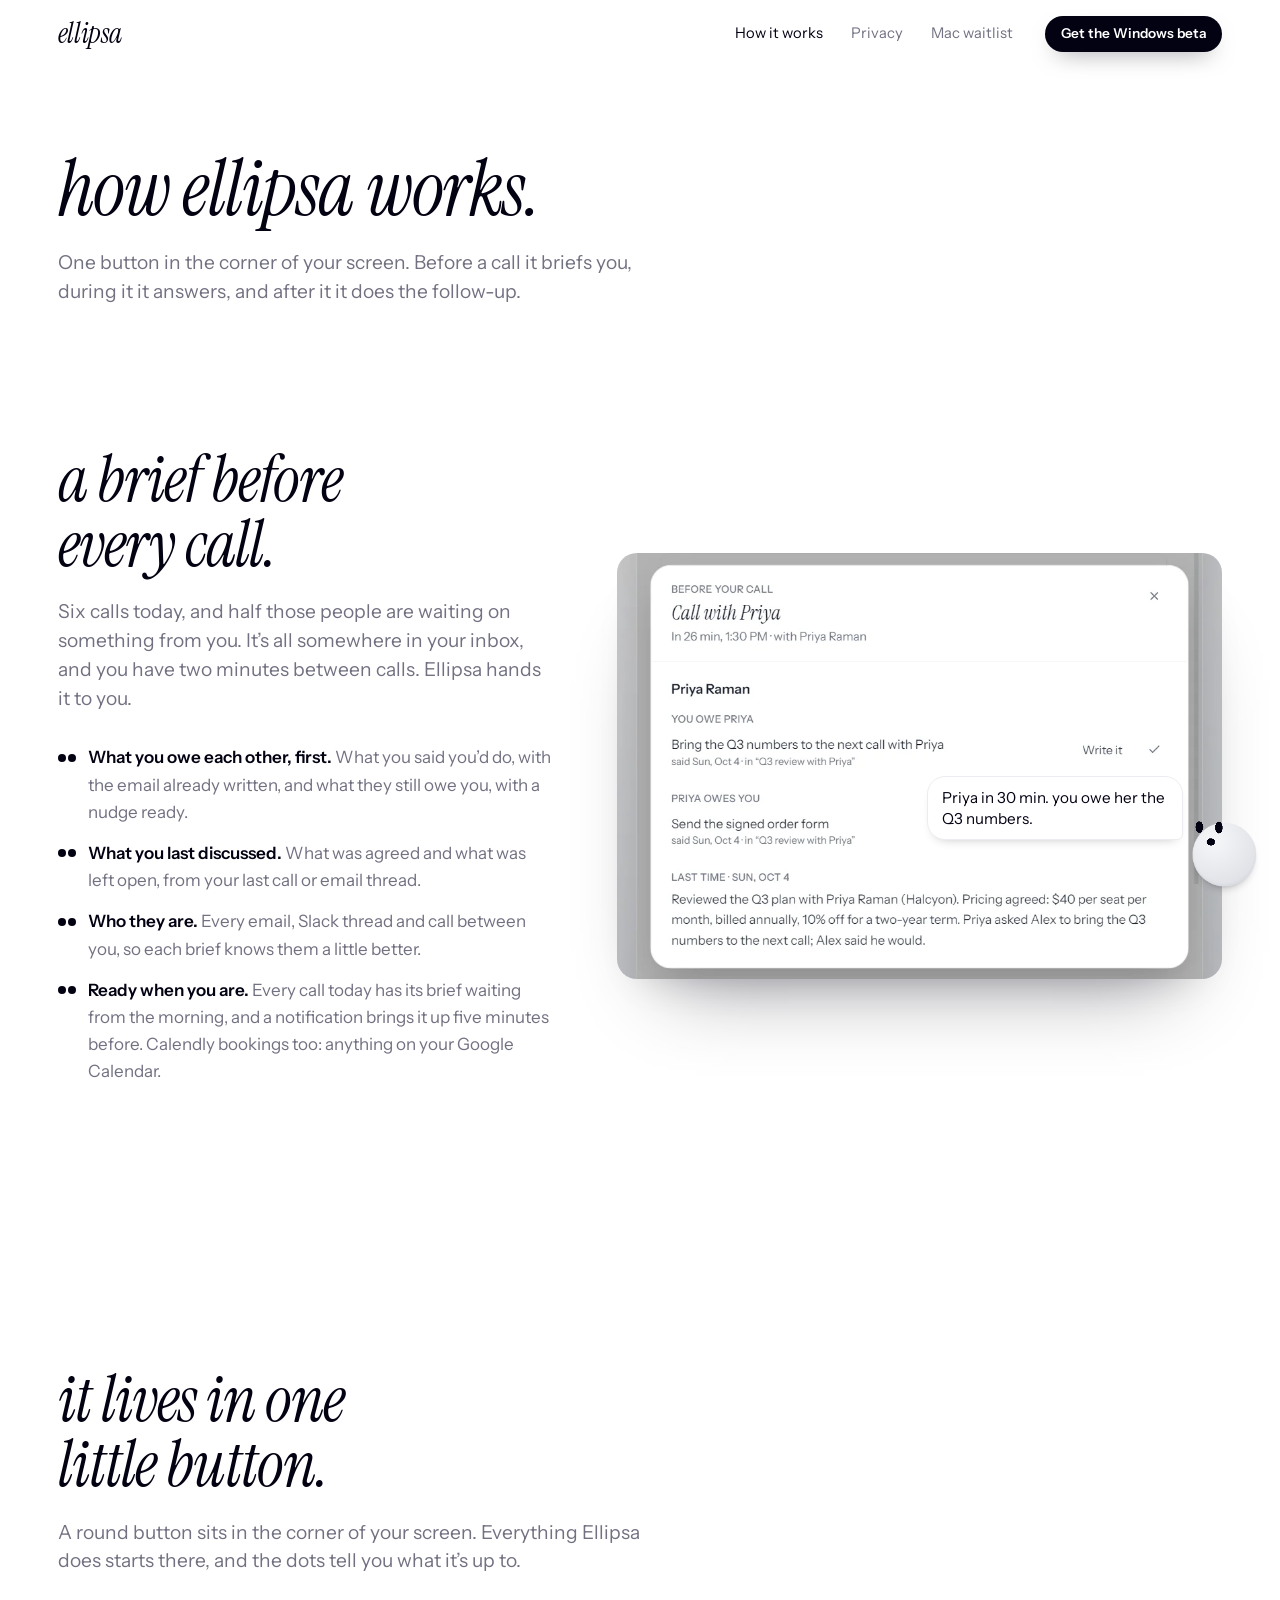
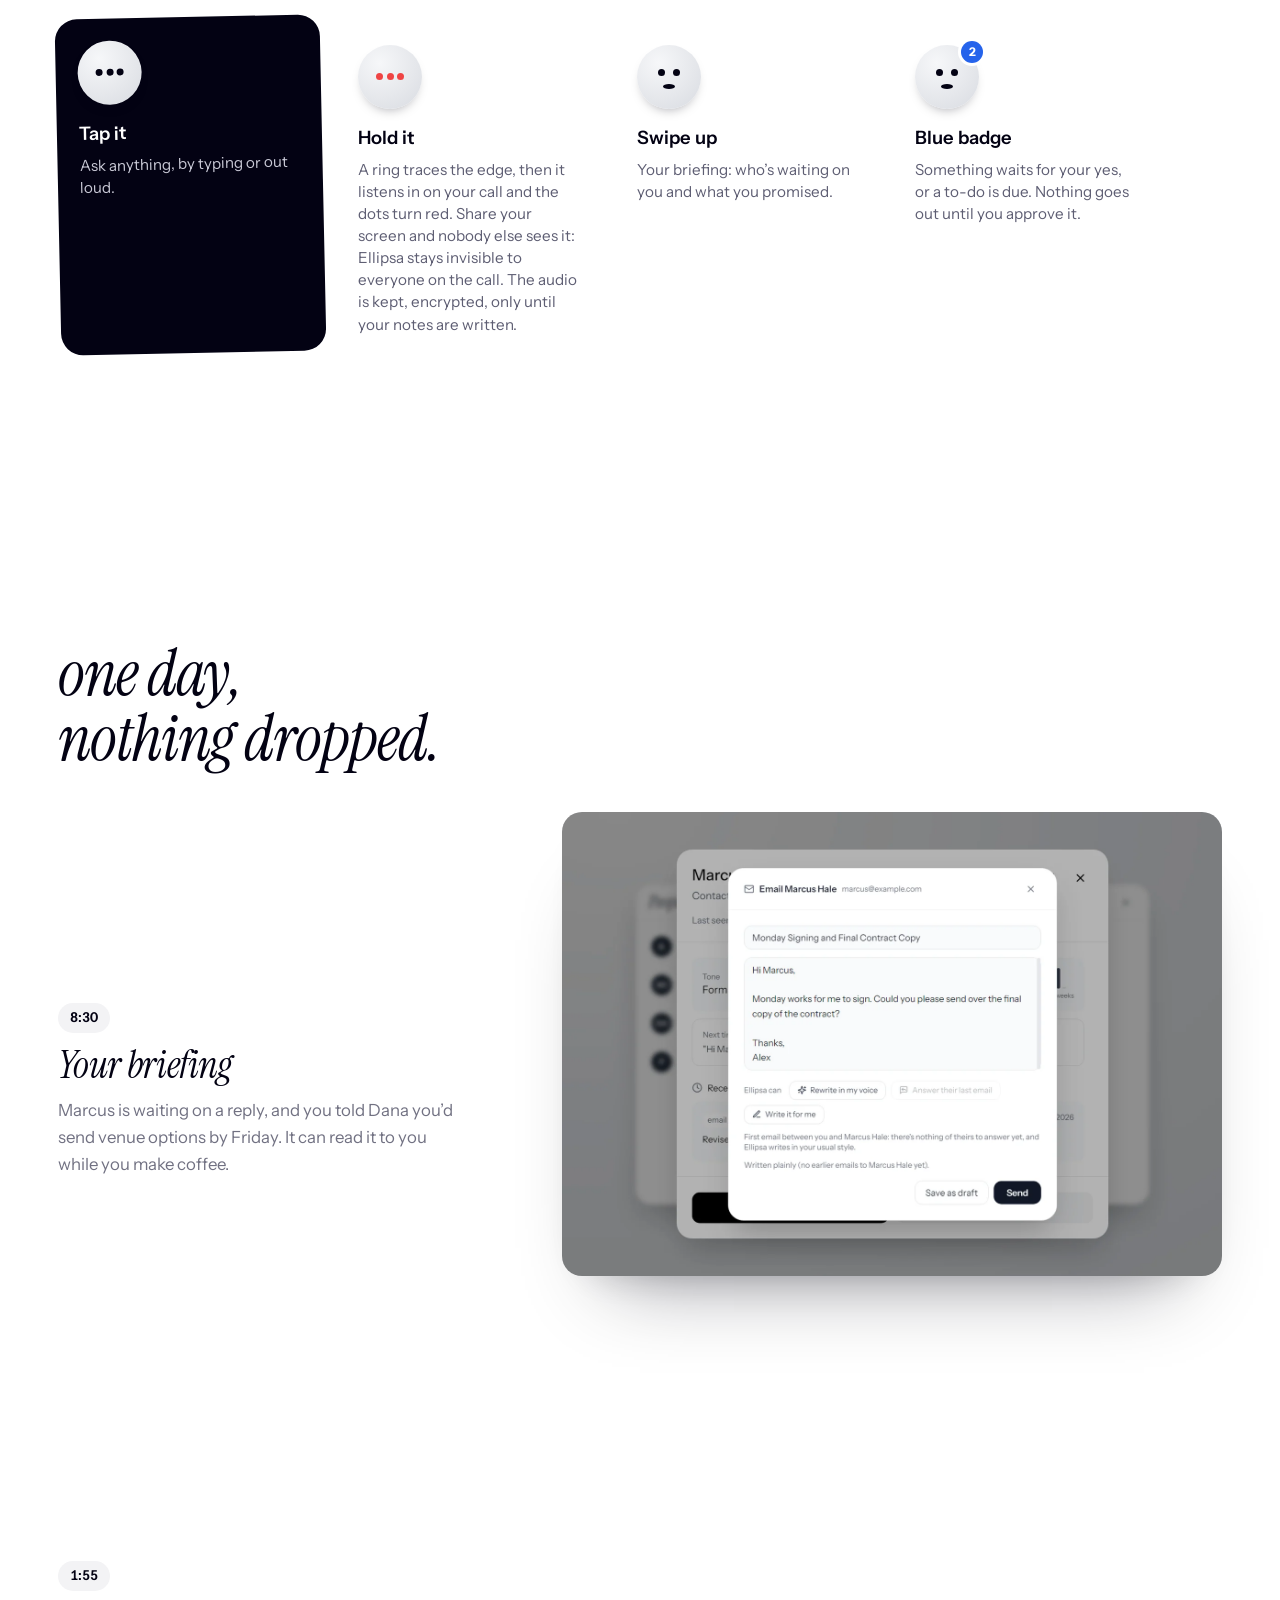
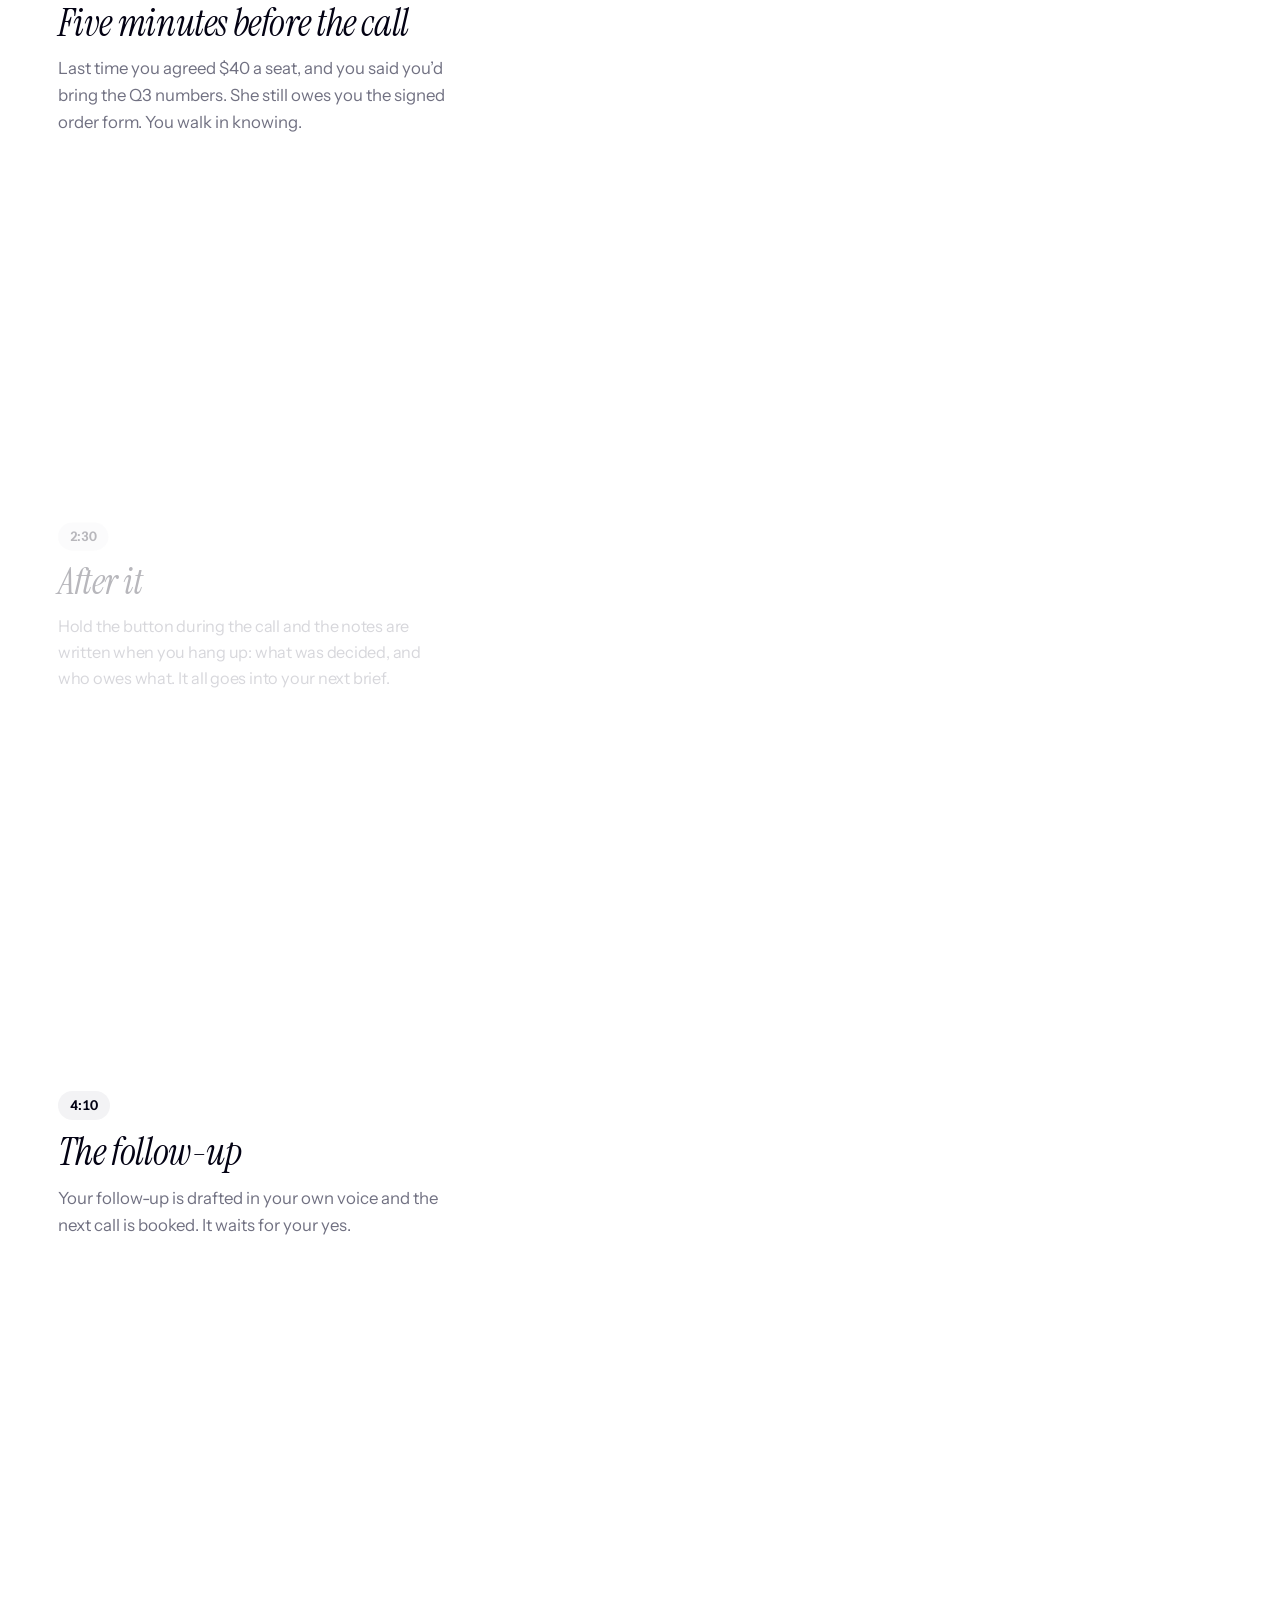
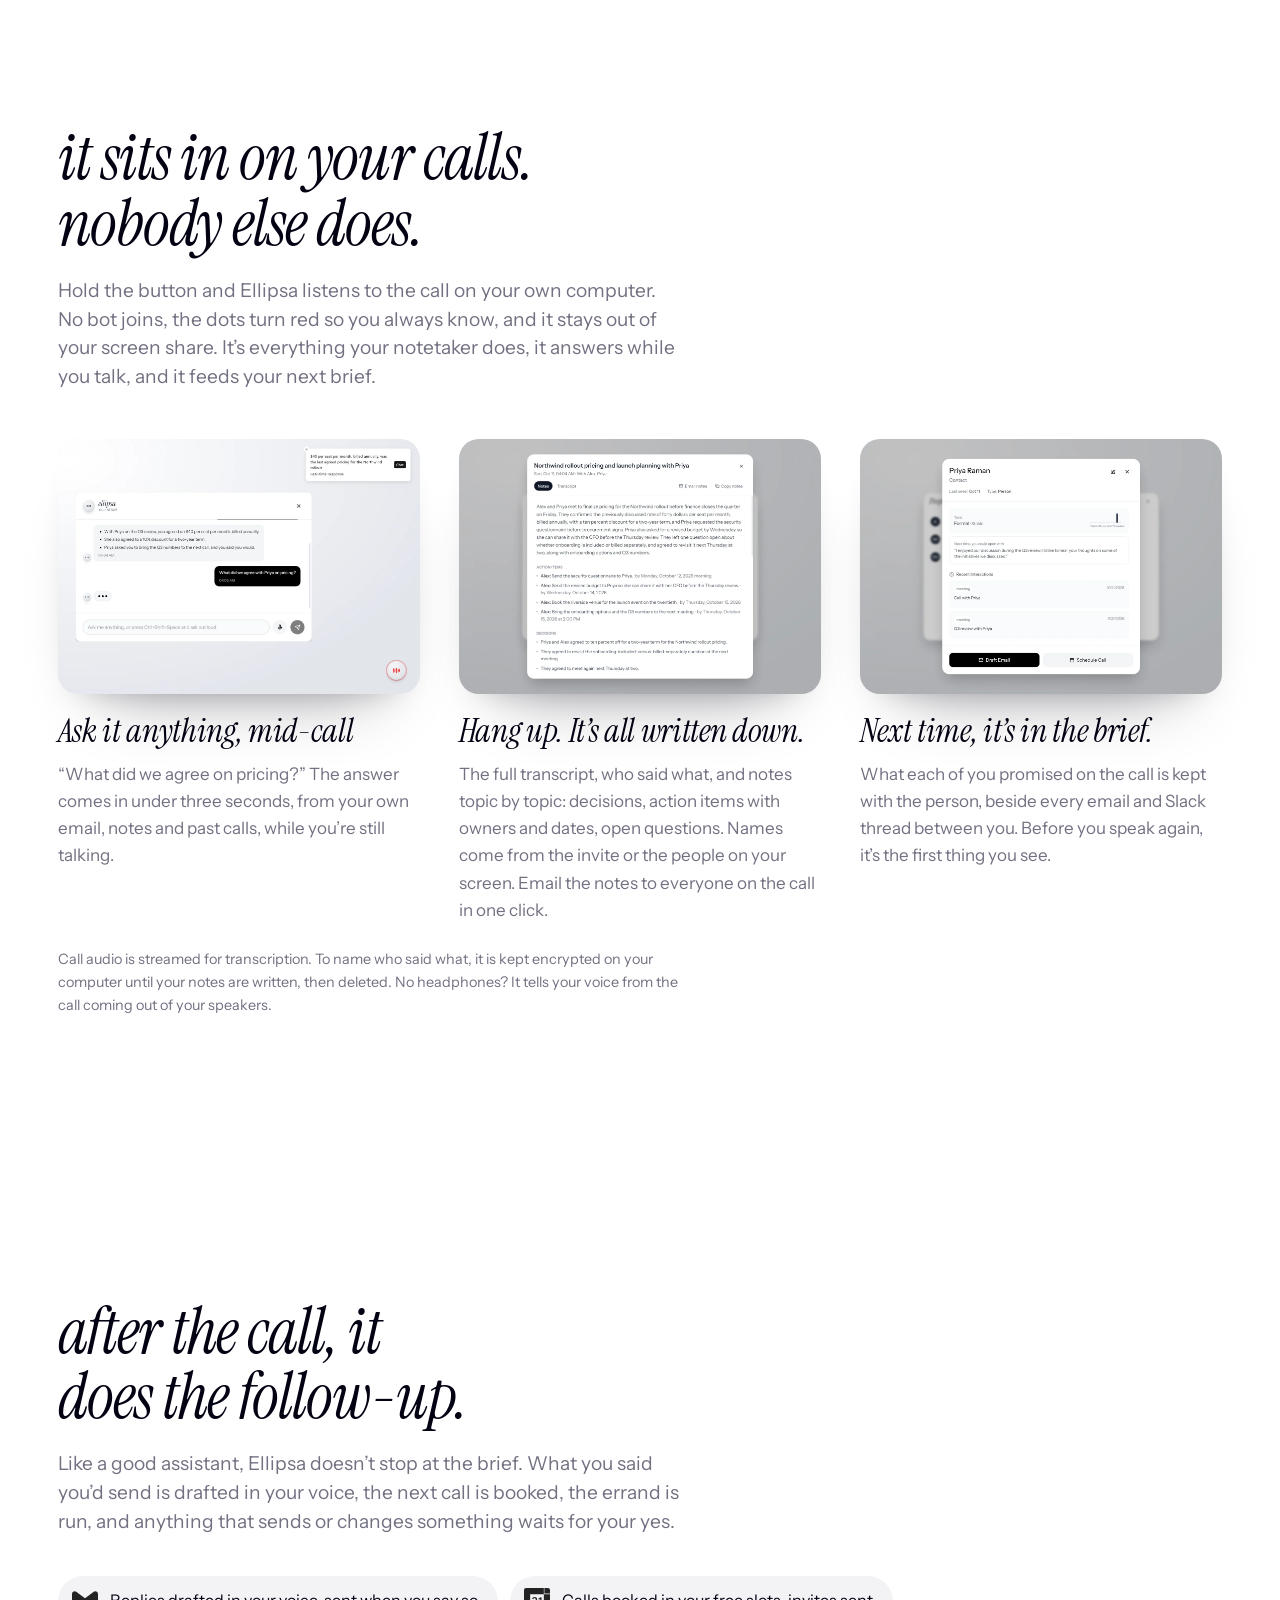
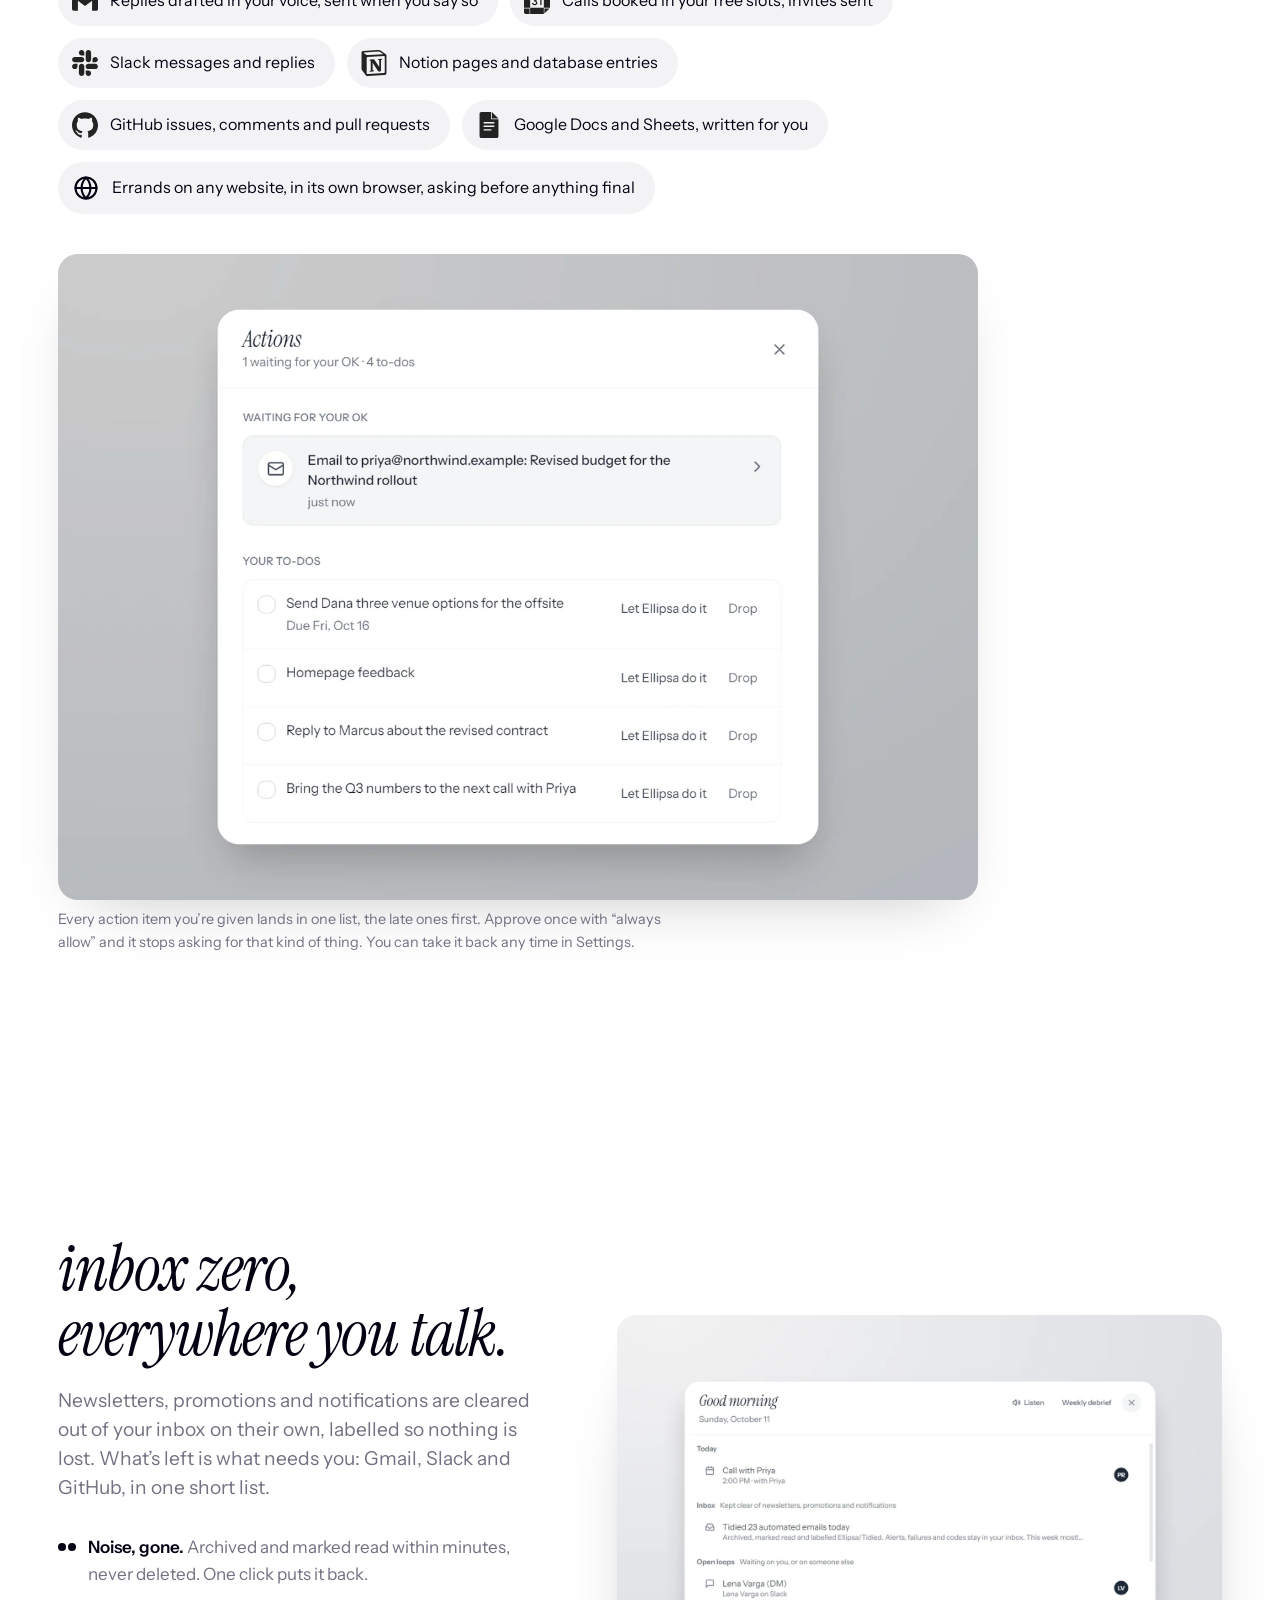
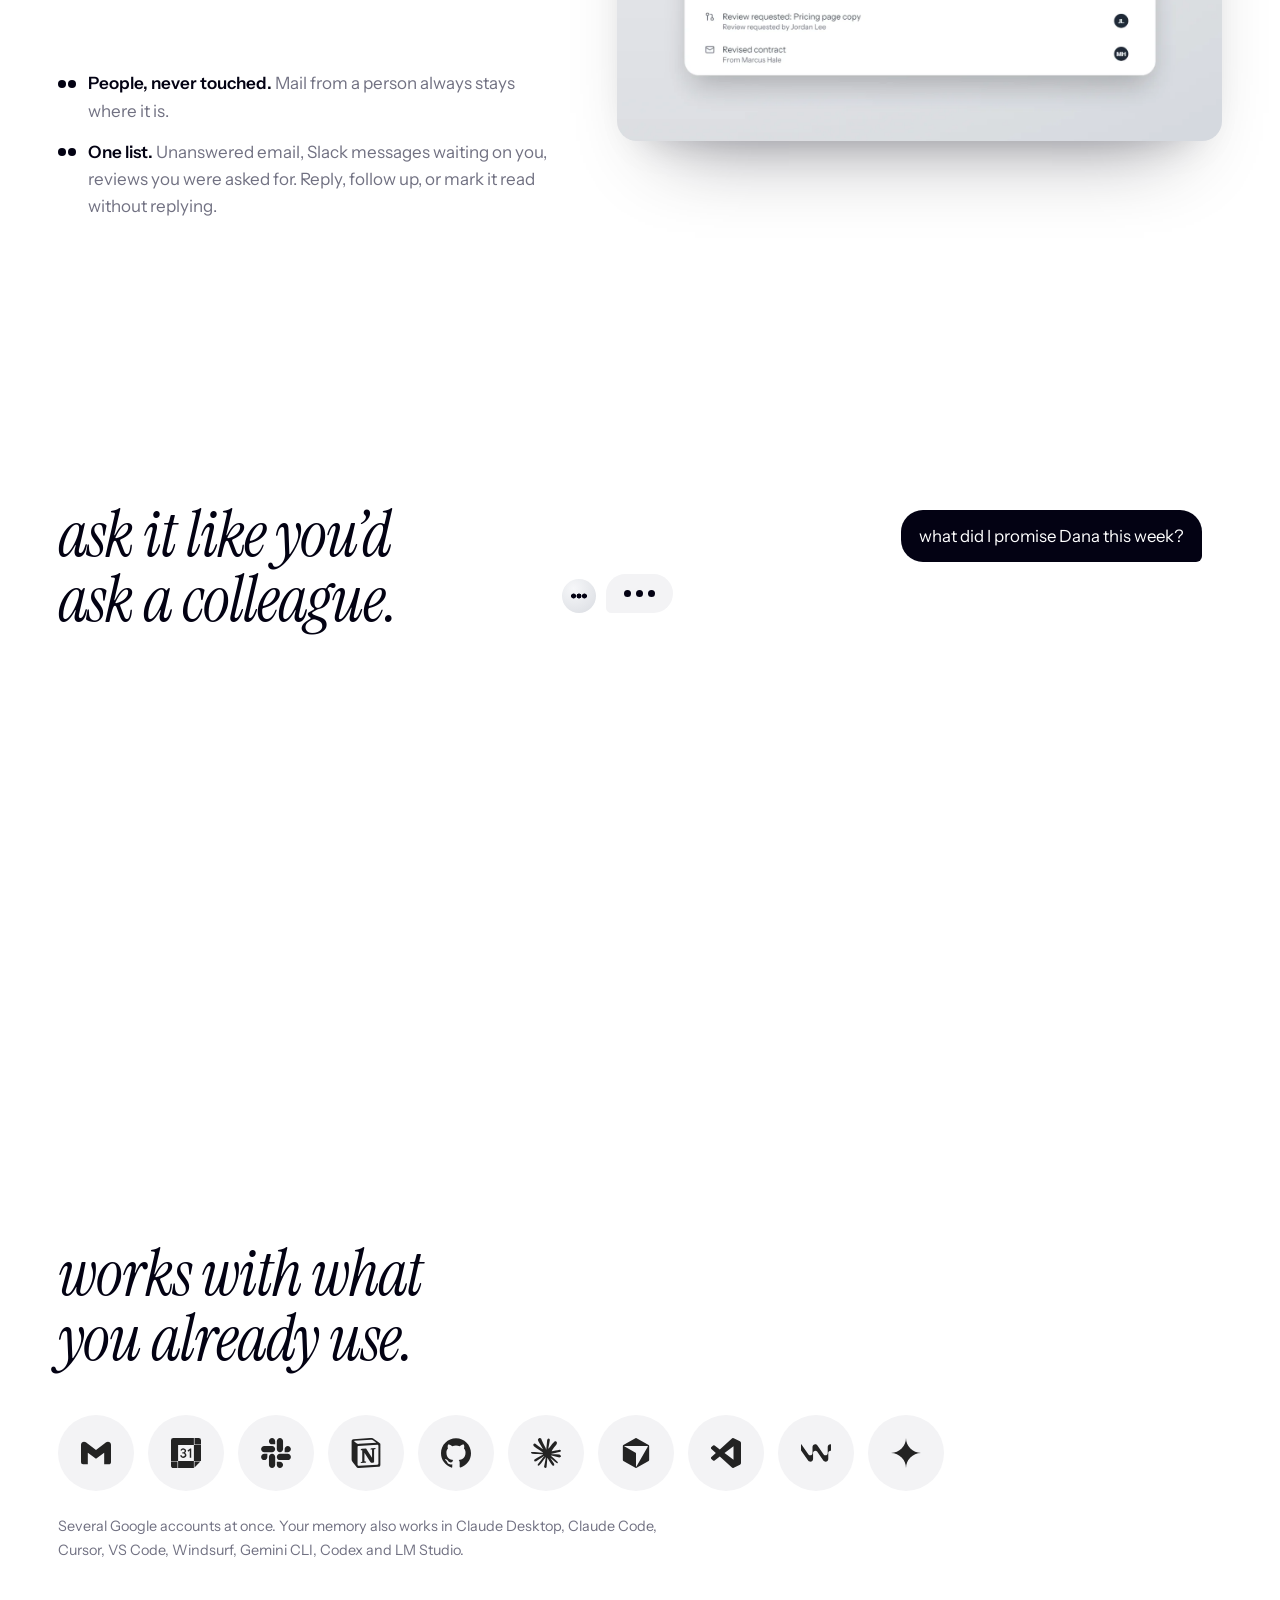
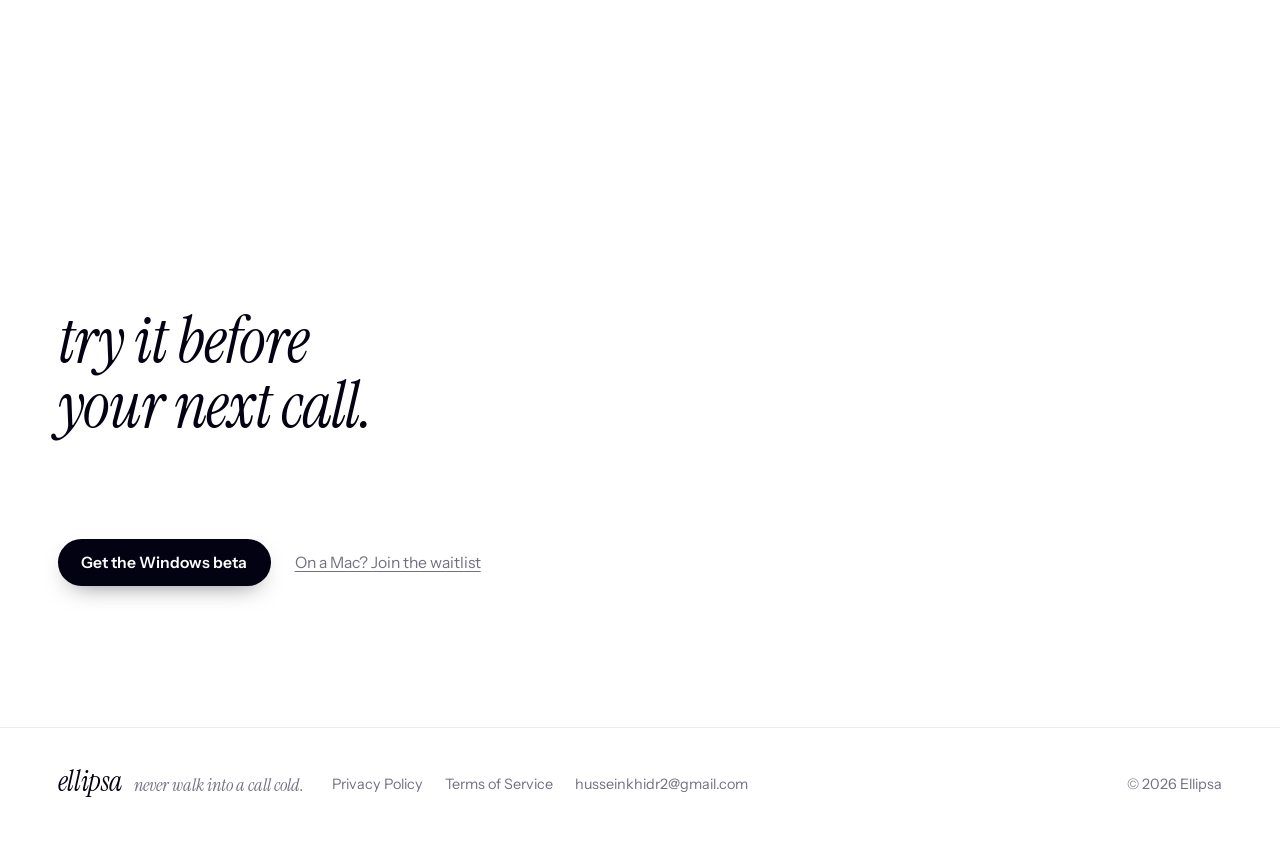
==== how-it-works.html @ 60b932fa "A short homepage (the brief out of the mascot; before, during, after; the film; privacy; get it) and" ====
<!doctype html>
<html lang="en" class="no-js">
<head>
<meta charset="utf-8">
<meta name="viewport" content="width=device-width, initial-scale=1">
<title>How it works · ellipsa</title>
<meta name="description" content="How Ellipsa works: the brief before every call, answers during it, notes and the follow-up after, inbox zero, and the apps it works with.">
<meta name="theme-color" content="#FFFFFF">
<link rel="icon" href="favicon.svg" type="image/svg+xml">
<link rel="preload" href="fonts/instrument-serif-italic.woff2" as="font" type="font/woff2" crossorigin>
<link rel="preload" href="fonts/instrument-sans-latin.woff2" as="font" type="font/woff2" crossorigin>
<link rel="stylesheet" href="site.css">
<script>document.documentElement.classList.remove("no-js")</script>
<script src="dots.js" defer></script>
<script src="stats.js" defer></script>
</head>
<body>
<a class="skip" href="#main">Skip to content</a>

<header class="bar">
  <a class="wordmark" href="./" aria-label="Ellipsa home">ellipsa</a>
  <nav aria-label="Sections">
    <a href="how-it-works.html" aria-current="page">How it works</a>
    <a href="index.html#privacy">Privacy</a>
    <a href="index.html#get">Mac waitlist</a>
  </nav>
  <a class="pill pill-small" href="index.html#get">Get the Windows beta</a>
</header>

<div class="mascot" aria-hidden="true">
  <div class="pebble"><span class="badge">2</span></div>
  <div class="dot"></div><div class="dot"></div><div class="dot"></div>
  <p class="bubble"></p>
</div>

<main id="main">
  <section class="page-head" data-mode="face">
    <h1>how ellipsa works.</h1>
    <p class="lede">One button in the corner of your screen. Before a call it briefs you, during it it answers, and after it it does the follow-up.</p>
  </section>

  <section id="brief" class="inbox brief" data-mode="list" aria-labelledby="brief-title">
    <div class="inbox-grid">
      <div>
        <h2 id="brief-title">a brief before every call.</h2>
        <p class="lede">Six calls today, and half those people are waiting on something from you. It’s all somewhere in your inbox, and you have two minutes between calls. Ellipsa hands it to you.</p>
        <ul class="inbox-facts">
          <li><strong>What you owe each other, first.</strong> What you said you’d do, with the email already written, and what they still owe you, with a nudge ready.</li>
          <li><strong>What you last discussed.</strong> What was agreed and what was left open, from your last call or email thread.</li>
          <li><strong>Who they are.</strong> Every email, Slack thread and call between you, so each brief knows them a little better.</li>
          <li><strong>Ready when you are.</strong> Every call today has its brief waiting from the morning, and a notification brings it up five minutes before. Calendly bookings too: anything on your Google Calendar.</li>
        </ul>
      </div>
      <figure class="inbox-shot"><img src="shots/brief.webp" alt="Ellipsa’s brief before a call with Priya: what you owe her, what she owes you, and what you agreed last time" width="900" height="633" loading="lazy"></figure>
    </div>
  </section>

  <section id="button" class="button-tour" data-mode="ellipsis" aria-labelledby="button-title">
    <h2 id="button-title">it lives in one little button.</h2>
    <p class="lede">A round button sits in the corner of your screen. Everything Ellipsa does starts there, and the dots tell you what it’s up to.</p>
    <div class="moods" role="tablist" aria-label="What the dots mean">
      <button role="tab" aria-selected="true" data-mood="ellipsis"><i class="mini" data-mood="ellipsis" aria-hidden="true"><b></b><b></b><b></b><em>2</em></i>Tap it<span>Ask anything, by typing or out loud.</span></button>
      <button role="tab" aria-selected="false" data-mood="listen"><i class="mini" data-mood="listen" aria-hidden="true"><b></b><b></b><b></b><em>2</em></i>Hold it<span>A ring traces the edge, then it listens in on your call and the dots turn red. Share your screen and nobody else sees it: Ellipsa stays invisible to everyone on the call. The audio is kept, encrypted, only until your notes are written.</span></button>
      <button role="tab" aria-selected="false" data-mood="list"><i class="mini" data-mood="list" aria-hidden="true"><b></b><b></b><b></b><em>2</em></i>Swipe up<span>Your briefing: who’s waiting on you and what you promised.</span></button>
      <button role="tab" aria-selected="false" data-mood="badge"><i class="mini" data-mood="badge" aria-hidden="true"><b></b><b></b><b></b><em>2</em></i>Blue badge<span>Something waits for your yes, or a to-do is due. Nothing goes out until you approve it.</span></button>
    </div>
  </section>

  <section id="day" class="day" aria-labelledby="day-title">
    <h2 id="day-title">one day, nothing dropped.</h2>
    <div class="day-grid">
      <ol class="moments">
        <li data-mode="list" data-shot="0"><img class="inline-shot" src="shots/m-briefing.webp" width="720" height="448" alt="Ellipsa’s morning briefing" loading="lazy"><time>8:30</time><h3>Your briefing</h3><p>Marcus is waiting on a reply, and you told Dana you’d send venue options by Friday. It can read it to you while you make coffee.</p></li>
        <li data-mode="face" data-shot="1"><img class="inline-shot" src="shots/m-brief.webp" width="720" height="544" alt="Ellipsa’s brief before a call with Priya" loading="lazy"><time>1:55</time><h3>Five minutes before the call</h3><p>Last time you agreed $40 a seat, and you said you’d bring the Q3 numbers. She still owes you the signed order form. You walk in knowing.</p></li>
        <li data-mode="listen" data-shot="2"><img class="inline-shot" src="shots/m-notes.webp" width="720" height="560" alt="Meeting notes Ellipsa wrote after the call" loading="lazy"><time>2:30</time><h3>After it</h3><p>Hold the button during the call and the notes are written when you hang up: what was decided, and who owes what. It all goes into your next brief.</p></li>
        <li data-mode="badge" data-shot="3"><img class="inline-shot" src="shots/m-draft.webp" width="720" height="706" alt="A follow-up drafted by Ellipsa" loading="lazy"><time>4:10</time><h3>The follow-up</h3><p>Your follow-up is drafted in your own voice and the next call is booked. It waits for your yes.</p></li>
      </ol>
      <figure class="stage">
        <div class="screen">
          <img src="shots/briefing.webp" alt="Ellipsa's morning briefing" data-shot="0" width="1440" height="1012" loading="lazy">
          <img src="shots/brief.webp" alt="Ellipsa’s brief before a call with Priya" data-shot="1" width="900" height="633" loading="lazy">
          <img src="shots/notes.webp" alt="Meeting notes Ellipsa wrote after the call" data-shot="2" width="1440" height="1012" loading="lazy">
          <img src="shots/draft.webp" alt="A follow-up drafted by Ellipsa" data-shot="3" width="1440" height="1012" loading="lazy">
        </div>
      </figure>
    </div>
  </section>

  <section id="calls" class="calls" data-mode="listen" aria-labelledby="calls-title">
    <h2 id="calls-title">it sits in on your calls. nobody else does.</h2>
    <p class="lede">Hold the button and Ellipsa listens to the call on your own computer. No bot joins, the dots turn red so you always know, and it stays out of your screen share. It’s everything your notetaker does, it answers while you talk, and it feeds your next brief.</p>
    <ol class="call-steps">
      <li>
        <figure><img src="shots/observe-live.webp" alt="Ellipsa answering a question in the middle of a call; its button shows red listening bars" width="1440" height="1012" loading="lazy"></figure>
        <h3>Ask it anything, mid-call</h3>
        <p>“What did we agree on pricing?” The answer comes in under three seconds, from your own email, notes and past calls, while you’re still talking.</p>
      </li>
      <li>
        <figure><img src="shots/notes.webp" alt="Meeting notes Ellipsa wrote after a call: a summary, action items with owners and dates, and decisions" width="1440" height="1012" loading="lazy"></figure>
        <h3>Hang up. It’s all written down.</h3>
        <p>The full transcript, who said what, and notes topic by topic: decisions, action items with owners and dates, open questions. Names come from the invite or the people on your screen. Email the notes to everyone on the call in one click.</p>
      </li>
      <li>
        <figure><img src="shots/person.webp" alt="A person card in Ellipsa: their recent calls and a suggested opener" width="1440" height="1012" loading="lazy"></figure>
        <h3>Next time, it’s in the brief.</h3>
        <p>What each of you promised on the call is kept with the person, beside every email and Slack thread between you. Before you speak again, it’s the first thing you see.</p>
      </li>
    </ol>
    <p class="fine">Call audio is streamed for transcription. To name who said what, it is kept encrypted on your computer until your notes are written, then deleted. No headphones? It tells your voice from the call coming out of your speakers.</p>
  </section>

  <section id="acts" class="acts" data-mode="badge" aria-labelledby="acts-title">
    <h2 id="acts-title">after the call, it does the follow-up.</h2>
    <p class="lede">Like a good assistant, Ellipsa doesn’t stop at the brief. What you said you’d send is drafted in your voice, the next call is booked, the errand is run, and anything that sends or changes something waits for your yes.</p>
    <ul class="act-list">
      <li><img src="logos/gmail.svg" alt="" width="28" height="28"><span>Replies drafted in your voice, sent when you say so</span></li>
      <li><img src="logos/googlecalendar.svg" alt="" width="28" height="28"><span>Calls booked in your free slots, invites sent</span></li>
      <li><img src="logos/slack.svg" alt="" width="28" height="28"><span>Slack messages and replies</span></li>
      <li><img src="logos/notion.svg" alt="" width="28" height="28"><span>Notion pages and database entries</span></li>
      <li><img src="logos/github.svg" alt="" width="28" height="28"><span>GitHub issues, comments and pull requests</span></li>
      <li><img src="logos/googledocs.svg" alt="" width="28" height="28"><span>Google Docs and Sheets, written for you</span></li>
      <li><svg width="28" height="28" viewBox="0 0 24 24" fill="none" stroke="#030213" stroke-width="1.8" stroke-linecap="round" aria-hidden="true"><circle cx="12" cy="12" r="9"/><path d="M3 12h18M12 3c2.5 2.7 3.8 5.7 3.8 9s-1.3 6.3-3.8 9c-2.5-2.7-3.8-5.7-3.8-9S9.5 5.7 12 3z"/></svg><span>Errands on any website, in its own browser, asking before anything final</span></li>
    </ul>
    <figure class="acts-shot"><img src="shots/actions.webp" alt="Ellipsa's Actions: an email waiting for approval, and to-dos from a call" width="1440" height="1012" loading="lazy"></figure>
    <p class="fine">Every action item you’re given lands in one list, the late ones first. Approve once with “always allow” and it stops asking for that kind of thing. You can take it back any time in Settings.</p>
  </section>

  <section id="inbox" class="inbox" data-mode="happy" aria-labelledby="inbox-title">
    <div class="inbox-grid">
      <div>
        <h2 id="inbox-title">inbox zero, everywhere you talk.</h2>
        <p class="lede">Newsletters, promotions and notifications are cleared out of your inbox on their own, labelled so nothing is lost. What’s left is what needs you: Gmail, Slack and GitHub, in one short list.</p>
        <ul class="inbox-facts">
          <li><strong>Noise, gone.</strong> Archived and marked read within minutes, never deleted. One click puts it back.</li>
          <li><strong>Alerts stay.</strong> Failed builds, security alerts, sign-in codes and declined payments stay in your inbox.</li>
          <li><strong>People, never touched.</strong> Mail from a person always stays where it is.</li>
          <li><strong>One list.</strong> Unanswered email, Slack messages waiting on you, reviews you were asked for. Reply, follow up, or mark it read without replying.</li>
        </ul>
      </div>
      <figure class="inbox-shot"><img src="shots/inbox.webp" alt="Ellipsa's briefing showing the tidied inbox and what's waiting on you" width="1440" height="1012" loading="lazy"></figure>
    </div>
  </section>

  <section class="chat" data-mode="ellipsis" aria-labelledby="chat-title">
    <div class="chat-grid">
    <div><h2 id="chat-title">ask it like you’d ask a colleague.</h2></div>
    <div class="thread" aria-label="A conversation with Ellipsa">
      <p class="me">what did I promise Dana this week?</p>
      <p class="it">Three venue options for the offsite, by Friday. You said it in Tuesday’s email.</p>
      <p class="me">who haven’t I replied to?</p>
      <p class="it">Marcus, about the contract, for 9 days. And Priya’s Q3 question.</p>
      <p class="me">draft something to Marcus</p>
      <p class="it">Done, in your voice. It’s waiting for you to read before it sends.</p>
    </div>
    </div>
  </section>

  <section class="apps" data-mode="ellipsis" aria-labelledby="apps-title">
    <h2 id="apps-title">works with what you already use.</h2>
    <ul class="logos" aria-label="Connected apps">
      <li><img src="logos/gmail.svg" alt="Gmail" width="32" height="32"></li>
      <li><img src="logos/googlecalendar.svg" alt="Google Calendar" width="32" height="32"></li>
      <li><img src="logos/slack.svg" alt="Slack" width="32" height="32"></li>
      <li><img src="logos/notion.svg" alt="Notion" width="32" height="32"></li>
      <li><img src="logos/github.svg" alt="GitHub" width="32" height="32"></li>
      <li><img src="logos/claude.svg" alt="Claude" width="32" height="32"></li>
      <li><img src="logos/cursor.svg" alt="Cursor" width="32" height="32"></li>
      <li><img src="logos/vscode.svg" alt="VS Code" width="32" height="32"></li>
      <li><img src="logos/windsurf.svg" alt="Windsurf" width="32" height="32"></li>
      <li><img src="logos/googlegemini.svg" alt="Gemini CLI" width="32" height="32"></li>
    </ul>
    <p class="fine">Several Google accounts at once. Your memory also works in Claude Desktop, Claude Code, Cursor, VS Code, Windsurf, Gemini CLI, Codex and LM Studio.</p>
  </section>

  <section class="get get-link" data-mode="happy" aria-labelledby="get-title">
    <div class="get-head"><h2 id="get-title">try it before your next call.</h2><div class="home home-get" aria-hidden="true"></div></div>
    <div class="actions"><a class="pill" href="index.html#get">Get the Windows beta</a><a class="quiet" href="index.html#get">On a Mac? Join the waitlist</a></div>
  </section>

  <footer class="foot">
    <p class="foot-brand"><a class="wordmark" href="./">ellipsa</a> <span class="foot-tag">never walk into a call cold.</span></p>
    <nav aria-label="Legal"><a href="privacy.html">Privacy Policy</a><a href="terms.html">Terms of Service</a><a href="mailto:husseinkhidr2@gmail.com">husseinkhidr2@gmail.com</a></nav>
    <p class="fine">© 2026 Ellipsa</p>
  </footer>
</main>
</body>
</html>
---- site.css ----
@font-face { font-family: "Instrument Serif"; src: url(fonts/instrument-serif-italic.woff2) format("woff2"); font-style: italic; font-weight: 400; font-display: swap; }
@font-face { font-family: "Instrument Sans"; src: url(fonts/instrument-sans-latin.woff2) format("woff2"); font-weight: 400 700; font-display: swap; }

:root {
  color-scheme: light;
  --bg: #FFFFFF;
  --ink: #030213;
  --g100: #F3F3F5;
  --g200: #ECECF0;
  --pebble: #E5E7EB;
  --muted: #717182;
  --red: #EF4444;
  --blue: #2563EB;
  --bounce: cubic-bezier(0.34, 1.56, 0.64, 1);
  --ease-out: cubic-bezier(0.23, 1, 0.32, 1);
  --pad: clamp(16px, 4.5vw, 64px);
}

* { box-sizing: border-box; }
html { scroll-behavior: smooth; }
@media (prefers-reduced-motion: reduce) { html { scroll-behavior: auto; } }
body { margin: 0; background: var(--bg); color: var(--ink); font: 400 1.0625rem/1.6 "Instrument Sans", system-ui, sans-serif; -webkit-font-smoothing: antialiased; }
::selection { background: var(--ink); color: #fff; }
:focus-visible { outline: 2px solid var(--ink); outline-offset: 3px; border-radius: 6px; }
a { color: inherit; text-underline-offset: 0.2em; text-decoration-thickness: 1px; }
h1, h2 { font-family: "Instrument Serif", Georgia, serif; font-style: italic; font-weight: 400; letter-spacing: -0.015em; line-height: 1.02; margin: 0; text-wrap: balance; }
h3 { margin: 0; font-size: 1.15rem; font-weight: 600; letter-spacing: -0.01em; }
p { margin: 0; }
.sr { position: absolute; width: 1px; height: 1px; overflow: hidden; clip-path: inset(50%); white-space: nowrap; }
.skip { position: absolute; left: 12px; top: -60px; background: var(--ink); color: #fff; padding: 8px 14px; border-radius: 999px; z-index: 50; }
.skip:focus { top: 12px; }
.fine { color: var(--muted); font-size: 0.9rem; max-width: 62ch; }
.lede { font-size: clamp(1.08rem, 1.5vw, 1.3rem); color: var(--muted); max-width: 34ch; line-height: 1.5; }

/* Pills, like the app's controls, with a springy press */
.pill {
  display: inline-flex; align-items: center; justify-content: center; white-space: nowrap; gap: 8px;
  background: var(--ink); color: #fff; text-decoration: none; font: 600 0.98rem/1 "Instrument Sans", sans-serif;
  padding: 1em 1.5em; border: 0; border-radius: 999px; cursor: pointer;
  box-shadow: 0 10px 24px -12px rgba(3,2,19,0.55);
  transition: transform 380ms var(--bounce), box-shadow 200ms ease;
}
@media (hover: hover) and (pointer: fine) { .pill:hover { transform: translateY(-3px) scale(1.03); box-shadow: 0 16px 28px -14px rgba(3,2,19,0.6); } }
.pill:active { transform: scale(0.95); transition-duration: 120ms; }
.pill-small { font-size: 0.85rem; padding: 0.8em 1.15em; }
.pill[aria-busy="true"] { opacity: 0.7; cursor: progress; }
.quiet { color: var(--muted); font-size: 0.98rem; }
.quiet:hover { color: var(--ink); }

/* Top bar */
.bar { position: fixed; inset: 0 0 auto; z-index: 20; height: 68px; display: flex; align-items: center; gap: 32px; padding: 0 var(--pad);
  background: rgba(255,255,255,0.88); backdrop-filter: saturate(1.4) blur(14px); -webkit-backdrop-filter: saturate(1.4) blur(14px); }
@media (prefers-reduced-transparency: reduce) { .bar { background: #fff; backdrop-filter: none; } }
.wordmark { font: italic 400 1.75rem/1 "Instrument Serif", Georgia, serif; letter-spacing: -0.01em; text-decoration: none; color: var(--ink); }
.bar nav { display: flex; gap: 28px; margin-left: auto; font-size: 0.92rem; }
.bar nav a { color: var(--muted); text-decoration: none; transition: color 160ms ease; }
.bar nav a:hover { color: var(--ink); }
@media (max-width: 820px) { .bar nav { display: none; } .bar .pill-small { margin-left: auto; } }

/* The mascot layer, placed every frame by dots.js */
.mascot { position: fixed; inset: 0; z-index: 30; pointer-events: none; }
.pebble { position: absolute; left: 0; top: 0; width: 100px; height: 100px; border-radius: 50%; transform-origin: 0 0;
  background: radial-gradient(circle at 34% 28%, #F6F7F9, var(--pebble) 58%, #D8DBE1);
  box-shadow: 0 9px 16px -9px rgba(3,2,19,0.32), 0 2px 5px -3px rgba(3,2,19,0.2), inset 0 -2px 4px rgba(3,2,19,0.05);
  pointer-events: auto; cursor: pointer; will-change: transform; }
.dot { position: absolute; left: 0; top: 0; width: 100px; height: 100px; border-radius: 50%; background: var(--ink); transform-origin: 50% 50%; will-change: transform; transition: background-color 260ms ease; }
.dot.red { background: var(--red); }
.badge { position: absolute; top: -2%; right: -2%; width: 30%; height: 30%; border-radius: 50%; background: var(--blue); color: #fff;
  display: grid; place-items: center; font: 700 15px/1 "Instrument Sans", sans-serif; transform: scale(0); transition: transform 460ms var(--bounce); box-shadow: 0 0 0 4px #fff; }
.badge.on { transform: scale(1); }
.bubble { position: absolute; left: 0; top: 0; width: max-content; max-width: 16rem; background: #fff; color: var(--ink); border: 1px solid var(--g200); border-radius: 18px 18px 18px 6px;
  padding: 10px 14px; font-size: 0.95rem; line-height: 1.4; box-shadow: 0 6px 12px -8px rgba(3,2,19,0.3);
  opacity: 0; transform: scale(0.85) translateY(6px); transform-origin: 0 100%; transition: opacity 180ms ease, transform 460ms var(--bounce); }
.bubble.on { opacity: 1; transform: none; }
.bubble.left { border-radius: 18px 18px 6px 18px; transform-origin: 100% 100%; }

/* Sections */
main section { padding: clamp(80px, 11vw, 160px) var(--pad); }
.hero { min-height: 100svh; display: grid; grid-template-columns: minmax(0, 1.15fr) minmax(0, 0.85fr); align-items: center; gap: 48px; padding-top: 110px; }
.hero h1 { font-size: clamp(3rem, 6vw, 5.6rem); max-width: 13ch; }
.hero-copy { display: flex; flex-direction: column; gap: 28px; }
.actions { display: flex; gap: 24px; align-items: center; flex-wrap: wrap; }
.ellipsis { display: inline-flex; gap: 0.1em; margin-left: 0.05em; }
.ellipsis i { width: 0.12em; height: 0.12em; border-radius: 50%; background: var(--ink); display: inline-block; visibility: hidden; }
.ellipsis.left i { visibility: visible; animation: type 1.25s var(--ease-out) infinite; }
.ellipsis.left i:nth-child(2) { animation-delay: 0.14s; }
.ellipsis.left i:nth-child(3) { animation-delay: 0.28s; }
@keyframes type { 0%, 55%, 100% { transform: none; } 22% { transform: translateY(-0.16em); } }
.no-js .ellipsis i { visibility: visible; }
.home { width: min(380px, 30vw); aspect-ratio: 1; justify-self: center; }
@media (max-width: 820px) {
  .hero { grid-template-columns: 1fr; gap: 24px; padding-top: 92px; align-content: start; min-height: 0; }
  .home { order: -1; width: 150px; justify-self: start; margin-top: 4px; }
  .hero h1 { font-size: clamp(2.7rem, 11vw, 3.6rem); }
}

.button-tour h2, .day h2, .calls h2, .inbox h2, .acts h2, .chat h2, .video h2, .privacy h2, .apps h2, .get h2 { font-size: clamp(2.4rem, 5vw, 4.4rem); max-width: 16ch; }

/* What the dots mean */
.button-tour .lede { margin-top: 20px; max-width: 46ch; }
.moods { display: grid; grid-template-columns: repeat(4, minmax(0, 1fr)); gap: 14px; margin-top: 48px; max-width: 1100px; }
.moods button { text-align: left; font: 600 1.15rem/1.2 "Instrument Sans", sans-serif; color: var(--ink); background: transparent; border: 0; border-radius: 22px; padding: 22px 22px 24px;
  display: flex; flex-direction: column; gap: 10px; cursor: pointer; transition: transform 460ms var(--bounce), background 200ms ease, color 200ms ease; }
.moods button span { font-weight: 400; font-size: 0.95rem; line-height: 1.45; color: #5E5E73; transition: color 200ms ease; }
.moods button[aria-selected="true"] { background: var(--ink); color: #fff; box-shadow: none; transform: translateY(-6px) rotate(-1.2deg); }
.mini { position: relative; width: 64px; height: 64px; border-radius: 50%; margin-bottom: 8px; display: block;
  background: radial-gradient(circle at 34% 28%, #F6F7F9, var(--pebble) 58%, #D8DBE1); box-shadow: 0 6px 12px -6px rgba(3,2,19,0.35); }
.mini b { position: absolute; top: 28px; width: 7px; height: 7px; border-radius: 50%; background: var(--ink); }
.mini b:nth-child(1) { left: 18px; } .mini b:nth-child(2) { left: 28.5px; } .mini b:nth-child(3) { left: 39px; }
.mini em { display: none; }
.mini[data-mood="badge"] em { display: block; }
.mini em { position: absolute; top: -4px; right: -4px; width: 22px; height: 22px; border-radius: 50%; background: var(--blue); color: #fff; font: 700 12px/22px "Instrument Sans", sans-serif; text-align: center; font-style: normal; box-shadow: 0 0 0 3px #fff; }
.mini[data-mood="ellipsis"] b { animation: type 1.1s var(--ease-out) infinite; }
.mini[data-mood="ellipsis"] b:nth-child(2) { animation-delay: 0.13s; } .mini[data-mood="ellipsis"] b:nth-child(3) { animation-delay: 0.26s; }
.mini[data-mood="listen"] b { background: var(--red); border-radius: 4px; animation: level 0.9s ease-in-out infinite; }
.mini[data-mood="listen"] b:nth-child(2) { animation-delay: -0.3s; } .mini[data-mood="listen"] b:nth-child(3) { animation-delay: -0.6s; }
@keyframes level { 0%, 100% { transform: scaleY(1); } 50% { transform: scaleY(2.6); } }
.mini[data-mood="list"] b:nth-child(1), .mini[data-mood="list"] b:nth-child(2) { top: 24px; animation: read 3s ease-in-out infinite; }
.mini[data-mood="list"] b:nth-child(1) { left: 21px; } .mini[data-mood="list"] b:nth-child(2) { left: 36px; }
.mini[data-mood="list"] b:nth-child(3) { top: 39px; left: 26px; width: 12px; height: 5px; }
@keyframes read { 0%, 100% { transform: translate(-2px, 3px); } 50% { transform: translate(3px, 3px); } }
.mini[data-mood="badge"] b:nth-child(1) { top: 24px; left: 21px; } .mini[data-mood="badge"] b:nth-child(2) { top: 24px; left: 36px; }
.mini[data-mood="badge"] b:nth-child(3) { top: 39px; left: 26px; width: 12px; height: 5px; }
.mini[data-mood="badge"] em { animation: pop 2.4s var(--bounce) infinite; }
@keyframes pop { 0%, 60%, 100% { transform: scale(1); } 75% { transform: scale(1.25); } 85% { transform: scale(0.95); } }
.moods button[aria-selected="true"] span { color: #C9C9D6; }
@media (hover: hover) and (pointer: fine) { .moods button:hover { transform: translateY(-4px); } .moods button[aria-selected="true"]:hover { transform: translateY(-8px) rotate(-1.2deg); } }
.moods button:active { transform: scale(0.97); transition-duration: 120ms; }
@media (max-width: 900px) { .moods { grid-template-columns: repeat(2, minmax(0, 1fr)); } }
@media (max-width: 480px) { .moods { grid-template-columns: 1fr; } }

/* A day: moments on the left, the real app on a sticky stage */
.day-grid { display: grid; grid-template-columns: minmax(0, 0.8fr) minmax(0, 1.2fr); gap: clamp(32px, 5vw, 80px); margin-top: 40px; align-items: start; }
.moments { list-style: none; margin: 0; padding: 0; }
.moments li { min-height: 62vh; display: flex; flex-direction: column; justify-content: center; gap: 12px; opacity: 0.28; transform: scale(0.97); transform-origin: left center;
  transition: opacity 300ms ease, transform 560ms var(--bounce); }
.moments li.on { opacity: 1; transform: none; }
.moments time { display: inline-flex; align-self: flex-start; font: 600 0.85rem/1 "Instrument Sans", sans-serif; background: var(--g100); padding: 8px 12px; border-radius: 999px; font-variant-numeric: tabular-nums; }
.moments h3 { font: italic 400 clamp(1.9rem, 3vw, 2.6rem)/1.05 "Instrument Serif", Georgia, serif; }
.moments p { color: var(--muted); max-width: 36ch; font-size: 1.05rem; }
.stage { position: sticky; top: 15vh; margin: 0; }
.screen { position: relative; aspect-ratio: 64 / 45; border-radius: 20px; background: var(--g100); overflow: hidden;
  box-shadow: 0 50px 80px -50px rgba(3,2,19,0.45), 0 20px 40px -30px rgba(3,2,19,0.25); }
.screen img { position: absolute; inset: 0; width: 100%; height: 100%; object-fit: cover; object-position: center; opacity: 0; transform: scale(0.96) translateY(14px);
  transition: opacity 260ms ease, transform 640ms var(--bounce); }
.screen img.on { opacity: 1; transform: none; }
.stage figcaption { color: var(--muted); font-size: 0.85rem; margin-top: 14px; }
.inline-shot { display: none; }
@media (max-width: 900px) {
  .day-grid { grid-template-columns: 1fr; margin-top: 24px; }
  .stage { display: none; }
  .moments li { min-height: 0; padding: 28px 0; opacity: 1; transform: none; }
  .inline-shot { display: block; width: 100%; height: auto; border-radius: 18px; margin-bottom: 8px; background: var(--g100);
    box-shadow: 0 30px 50px -36px rgba(3,2,19,0.5), 0 10px 20px -16px rgba(3,2,19,0.3); }
}

/* Calls: observe mode */
.calls .lede, .acts .lede { margin-top: 20px; max-width: 48ch; }
.acts-shot { margin: 40px 0 8px; max-width: 920px; border-radius: 20px; overflow: hidden; background: var(--g100); box-shadow: 0 24px 60px -30px rgba(3, 2, 19, 0.25); }
.acts-shot img { width: 100%; height: auto; display: block; }
.call-steps { list-style: none; padding: 0; margin: 48px 0 24px; display: grid; grid-template-columns: repeat(3, minmax(0, 1fr)); gap: clamp(20px, 3vw, 40px); max-width: 1200px; counter-reset: step; }
.call-steps li { display: flex; flex-direction: column; gap: 12px; }
.call-steps figure { margin: 0 0 8px; border-radius: 20px; overflow: hidden; background: var(--g100); aspect-ratio: 64 / 45;
  box-shadow: 0 40px 70px -46px rgba(3,2,19,0.45), 0 16px 30px -24px rgba(3,2,19,0.25); }
.call-steps img { width: 100%; height: 100%; object-fit: cover; display: block; }
.call-steps h3 { font: italic 400 clamp(1.7rem, 2.6vw, 2.2rem)/1.05 "Instrument Serif", Georgia, serif; }
.call-steps p { color: var(--muted); max-width: 42ch; }
@media (max-width: 820px) { .call-steps { grid-template-columns: 1fr; } }

/* Inbox zero */
.inbox-grid { display: grid; grid-template-columns: minmax(0, 0.9fr) minmax(0, 1.1fr); gap: clamp(32px, 5vw, 80px); align-items: center; max-width: 1240px; }
.inbox .lede { margin-top: 20px; max-width: 44ch; }
.inbox-facts { list-style: none; padding: 0; margin: 32px 0 0; display: flex; flex-direction: column; gap: 14px; }
.inbox-facts li { color: var(--muted); padding-left: 30px; position: relative; max-width: 46ch; }
.inbox-facts li::before { content: ""; position: absolute; left: 0; top: 0.55em; width: 8px; height: 8px; border-radius: 50%; background: var(--ink); box-shadow: 10px 0 0 var(--ink); }
.inbox-facts strong { color: var(--ink); font-weight: 600; }
.inbox-shot { margin: 0; border-radius: 20px; overflow: hidden; background: var(--g100); aspect-ratio: 64 / 45; box-shadow: 0 50px 80px -50px rgba(3,2,19,0.45), 0 20px 40px -30px rgba(3,2,19,0.25); }
.inbox-shot img { width: 100%; height: 100%; object-fit: cover; display: block; }
@media (max-width: 900px) { .inbox-grid { grid-template-columns: 1fr; } }

/* It acts */
.act-list { list-style: none; padding: 0; margin: 40px 0 24px; display: flex; flex-wrap: wrap; gap: 12px; max-width: 1000px; }
.act-list li { display: inline-flex; align-items: center; gap: 12px; background: var(--g100); border-radius: 999px; padding: 12px 20px 12px 14px; font-size: 1rem;
  transition: transform 460ms var(--bounce); }
.act-list img { width: 26px; height: 26px; filter: brightness(0); opacity: 0.86; }
@media (hover: hover) and (pointer: fine) { .act-list li:hover { transform: translateY(-4px) rotate(-1deg); } }

/* Ask it */
.chat-grid { display: grid; grid-template-columns: minmax(0, 0.8fr) minmax(0, 1.2fr); gap: clamp(32px, 5vw, 80px); align-items: start; }
.chat-grid .fine { margin-top: 20px; }
@media (max-width: 900px) { .chat-grid { grid-template-columns: 1fr; } }
.thread { display: flex; flex-direction: column; gap: 12px; max-width: 640px; padding-top: 8px; }
.thread .it { position: relative; margin-left: 44px; }
.thread .it::before { content: ""; position: absolute; left: -44px; bottom: 0; width: 34px; height: 34px; border-radius: 50%;
  background: radial-gradient(circle at 34% 50%, var(--ink) 2.2px, transparent 2.8px), radial-gradient(circle at 50% 50%, var(--ink) 2.2px, transparent 2.8px), radial-gradient(circle at 66% 50%, var(--ink) 2.2px, transparent 2.8px), radial-gradient(circle at 34% 28%, #F6F7F9, var(--pebble) 60%, #D8DBE1); }
.thread .typing { display: inline-flex; gap: 5px; padding: 16px 18px; }
.thread .typing i { width: 7px; height: 7px; border-radius: 50%; background: var(--ink); animation: type 1s var(--ease-out) infinite; }
.thread .typing i:nth-child(2) { animation-delay: 0.12s; } .thread .typing i:nth-child(3) { animation-delay: 0.24s; }
.thread p { max-width: 80%; padding: 14px 18px; font-size: 1.05rem; line-height: 1.45; border-radius: 22px; transform-origin: left bottom;
  opacity: 0; transform: scale(0.8) translateY(10px); transition: opacity 200ms ease, transform 600ms var(--bounce); }
.thread p.in { opacity: 1; transform: none; }
.thread .me { align-self: flex-end; background: var(--ink); color: #fff; border-bottom-right-radius: 6px; transform-origin: right bottom; }
.thread .it { align-self: flex-start; background: var(--g100); border-bottom-left-radius: 6px; }


/* The recording */
.player { margin-top: 48px; max-width: 1100px; border-radius: 20px; overflow: hidden; background: var(--g100);
  box-shadow: 0 50px 80px -50px rgba(3,2,19,0.45); }
.player video { display: block; width: 100%; height: auto; }
.video[hidden] { display: none; }

/* Privacy: three promises, each under the brand's three dots */
.facts { list-style: none; padding: 0; margin: 48px 0 28px; display: grid; grid-template-columns: repeat(3, minmax(0, 1fr)); gap: clamp(24px, 4vw, 56px); max-width: 1100px; }
.facts li { color: var(--muted); font-size: 1.05rem; position: relative; padding-top: 38px; }
.facts li::before { content: ""; position: absolute; top: 0; left: 0; width: 14px; height: 14px; border-radius: 50%; background: var(--ink); box-shadow: 22px 0 0 var(--ink), 44px 0 0 var(--ink); }
.facts strong { display: block; color: var(--ink); font: italic 400 1.75rem/1.1 "Instrument Serif", Georgia, serif; margin-bottom: 8px; }
@media (max-width: 760px) { .facts { grid-template-columns: 1fr; } }

/* Apps sit in pebbles */
.logos { list-style: none; padding: 0; margin: 44px 0 24px; display: flex; flex-wrap: wrap; gap: 14px; max-width: 900px; }
.logos li { width: 76px; height: 76px; border-radius: 50%; background: var(--g100); display: grid; place-items: center; transition: transform 480ms var(--bounce), background 200ms ease; }
.logos img { width: 30px; height: 30px; filter: brightness(0); opacity: 0.86; }
@media (hover: hover) and (pointer: fine) { .logos li:hover { transform: translateY(-8px) rotate(-6deg); background: var(--g200); } }
@media (max-width: 480px) { .logos li { width: 60px; height: 60px; } .logos img { width: 24px; height: 24px; } }

/* Get it */
.get-head { display: grid; grid-template-columns: minmax(0, 1fr) auto; align-items: center; gap: 32px; max-width: 1100px; }
.home-get { width: min(260px, 22vw); }
@media (max-width: 820px) { .get-head { grid-template-columns: 1fr; } .home-get { order: -1; width: 120px; justify-self: start; } }
.ways { display: grid; grid-template-columns: 1fr 1fr; gap: 18px; margin-top: 52px; max-width: 1100px; }
.ways > * { border-radius: 28px; padding: clamp(28px, 4vw, 48px); display: flex; flex-direction: column; gap: 16px; align-items: flex-start; }
.ways h3 { font: italic 400 2rem/1.05 "Instrument Serif", Georgia, serif; }
.win { background: var(--ink); color: #fff; }
.win p { color: #C9C9D6; max-width: 40ch; }
.win .fine { color: #A3A3B5; font-size: 0.85rem; }
.win .pill { background: #fff; color: var(--ink); }
.win :focus-visible { outline-color: #fff; }
.win label { font-size: 0.9rem; font-weight: 600; margin: 6px 0 -8px; color: #fff; }
.win label .opt { font-weight: 400; color: #A3A3B5; }
.win input[type="email"], .win input[type="text"] { width: 100%; font: inherit; color: var(--ink); background: #fff; border: 1px solid #fff; border-radius: 999px; padding: 0.85em 1.2em; caret-color: var(--ink); }
.win input::placeholder { color: #8D8FA0; }
.win input:focus { outline: 2px solid #fff; outline-offset: 2px; }
.win input[aria-invalid="true"] { box-shadow: inset 0 0 0 2px #F87171; }
.win .pill { margin-top: 4px; }
.win .msg { color: #C9C9D6; margin-top: -6px; }
.win .msg:empty { display: none; }
.win .msg.ok { color: #86EFAC; }
.win .msg.err { color: #FCA5A5; }
.mac { background: var(--g100); }
.mac > p:not(.msg) { color: #5E5E73; max-width: 40ch; }
.mac label { font-size: 0.9rem; font-weight: 600; margin-top: 6px; }
.mac .row { display: flex; gap: 8px; width: 100%; flex-wrap: wrap; }
.mac input[type="email"] { flex: 1 1 13rem; min-width: 0; font: inherit; color: var(--ink); background: #fff; border: 1px solid #8D8FA0; border-radius: 999px; padding: 0.85em 1.2em; caret-color: var(--ink); }
.mac input[type="email"]:focus { outline: 2px solid var(--ink); outline-offset: 1px; border-color: transparent; }
.mac input[aria-invalid="true"] { border-color: var(--ink); box-shadow: inset 0 0 0 1px var(--ink); }
.trap { position: absolute; left: -9999px; width: 1px; height: 1px; opacity: 0; }
.msg { min-height: 1.4em; font-size: 0.92rem; color: #5E5E73; }
.msg.ok { color: #15803D; font-weight: 600; }
.msg.err { color: #B91C1C; font-weight: 600; }
@media (max-width: 820px) { .ways { grid-template-columns: minmax(0, 1fr); } }
.ways > * { min-width: 0; }

.foot { display: flex; align-items: center; gap: 28px; flex-wrap: wrap; padding: 40px var(--pad) 56px; border-top: 1px solid var(--g200); }
.foot nav { display: flex; gap: 22px; flex-wrap: wrap; font-size: 0.9rem; color: var(--muted); }
.foot nav a { text-decoration: none; }
.foot nav a:hover { color: var(--ink); }
.foot .fine { margin-left: auto; }
.foot-brand { display: flex; align-items: baseline; gap: 12px; margin: 0; }
.foot-tag { font-family: "Instrument Serif", Georgia, serif; font-style: italic; font-size: 1.15rem; color: var(--muted); }

/* Things that pop in once, with a bounce */
.pop { opacity: 0; transform: translateY(18px) scale(0.98); transition: opacity 300ms ease, transform 720ms var(--bounce); }
.pop.in { opacity: 1; transform: none; }
@media (prefers-reduced-motion: reduce) {
  .pop, .moments li, .screen img, .thread p, .moods button, .logos li, .pill { transition-duration: 1ms !important; }
  .pop, .thread p { opacity: 1; transform: none; }
  .moments li { opacity: 1; transform: none; }
  .ellipsis.left i, .mini b, .mini em, .thread .typing i { animation: none !important; }
  .mini[data-mood="badge"] em { transform: scale(1); }
}

/* The homepage hero: the mascot, with the brief coming out of it like a speech bubble, as the
   button opens it in the app */
.hero { grid-template-columns: minmax(0, 1fr) minmax(0, 1fr); }
/* The brief sits level with the headline; the pebble hangs off its corner without adding height */
.hero-stage { position: relative; }
.hero-stage .home { position: absolute; right: 0; bottom: 0; transform: translateY(70%); width: clamp(150px, 15vw, 220px); margin: 0; }
.brief-pop { position: relative; margin: 0; width: 84%; transform-origin: 92% 108%; }
.brief-pop img { display: block; width: 100%; height: auto; border-radius: 22px; background: var(--g100);
  box-shadow: 0 50px 80px -50px rgba(3,2,19,0.45), 0 20px 40px -30px rgba(3,2,19,0.25); }
/* The bubble's tail, pointing down to the pebble */
.brief-pop::after { content: ""; position: absolute; right: 9%; bottom: -14px; width: 30px; height: 30px; background: #C3C4C8;
  transform: rotate(45deg); border-radius: 4px; z-index: -1; }
@keyframes brief-pop { from { opacity: 0; transform: scale(0.35); } 70% { opacity: 1; transform: scale(1.03); } to { opacity: 1; transform: none; } }
/* Out of the pebble once the headline's dots have hopped into it */
.js .brief-pop, html:not(.no-js) .brief-pop { animation: brief-pop 650ms cubic-bezier(0.2, 0.9, 0.3, 1.2) 1.2s both; }
@media (prefers-reduced-motion: reduce) { html:not(.no-js) .brief-pop { animation: none; } }
@media (max-width: 820px) {
  .hero-stage { margin: 8px 0 64px; }
  .hero-stage .home { width: 104px; }
  .brief-pop { width: 92%; }
}
.steps h2 { max-width: 20ch; }
.more { margin-top: 8px; }
/* How it works: a page title in place of the hero */
.page-head { padding-top: 150px; padding-bottom: 0; }
.page-head h1 { font-size: clamp(3rem, 6vw, 5.2rem); }
.page-head .lede { margin-top: 20px; max-width: 46ch; }
.get-link .actions { margin-top: 36px; }
.bar nav a[aria-current="page"] { color: var(--ink); }
@media (max-width: 820px) { .hero { grid-template-columns: 1fr; } }
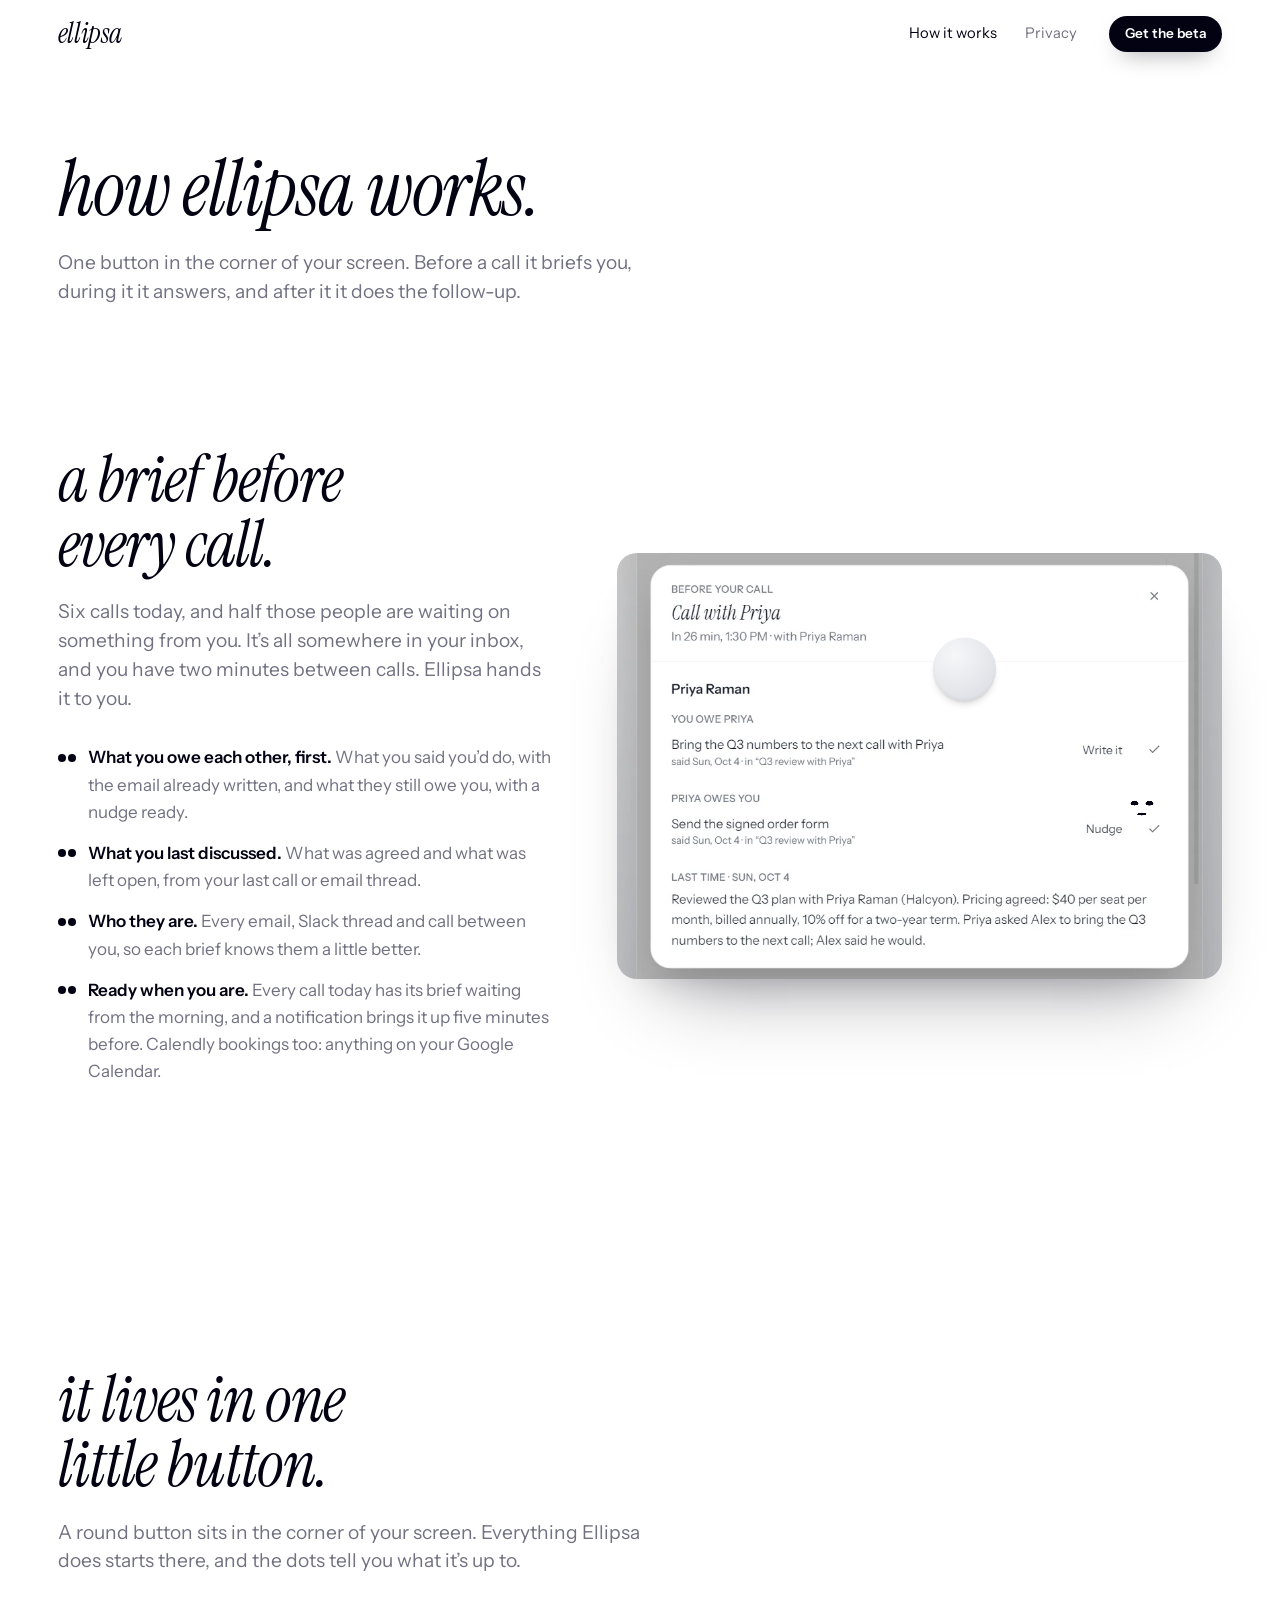
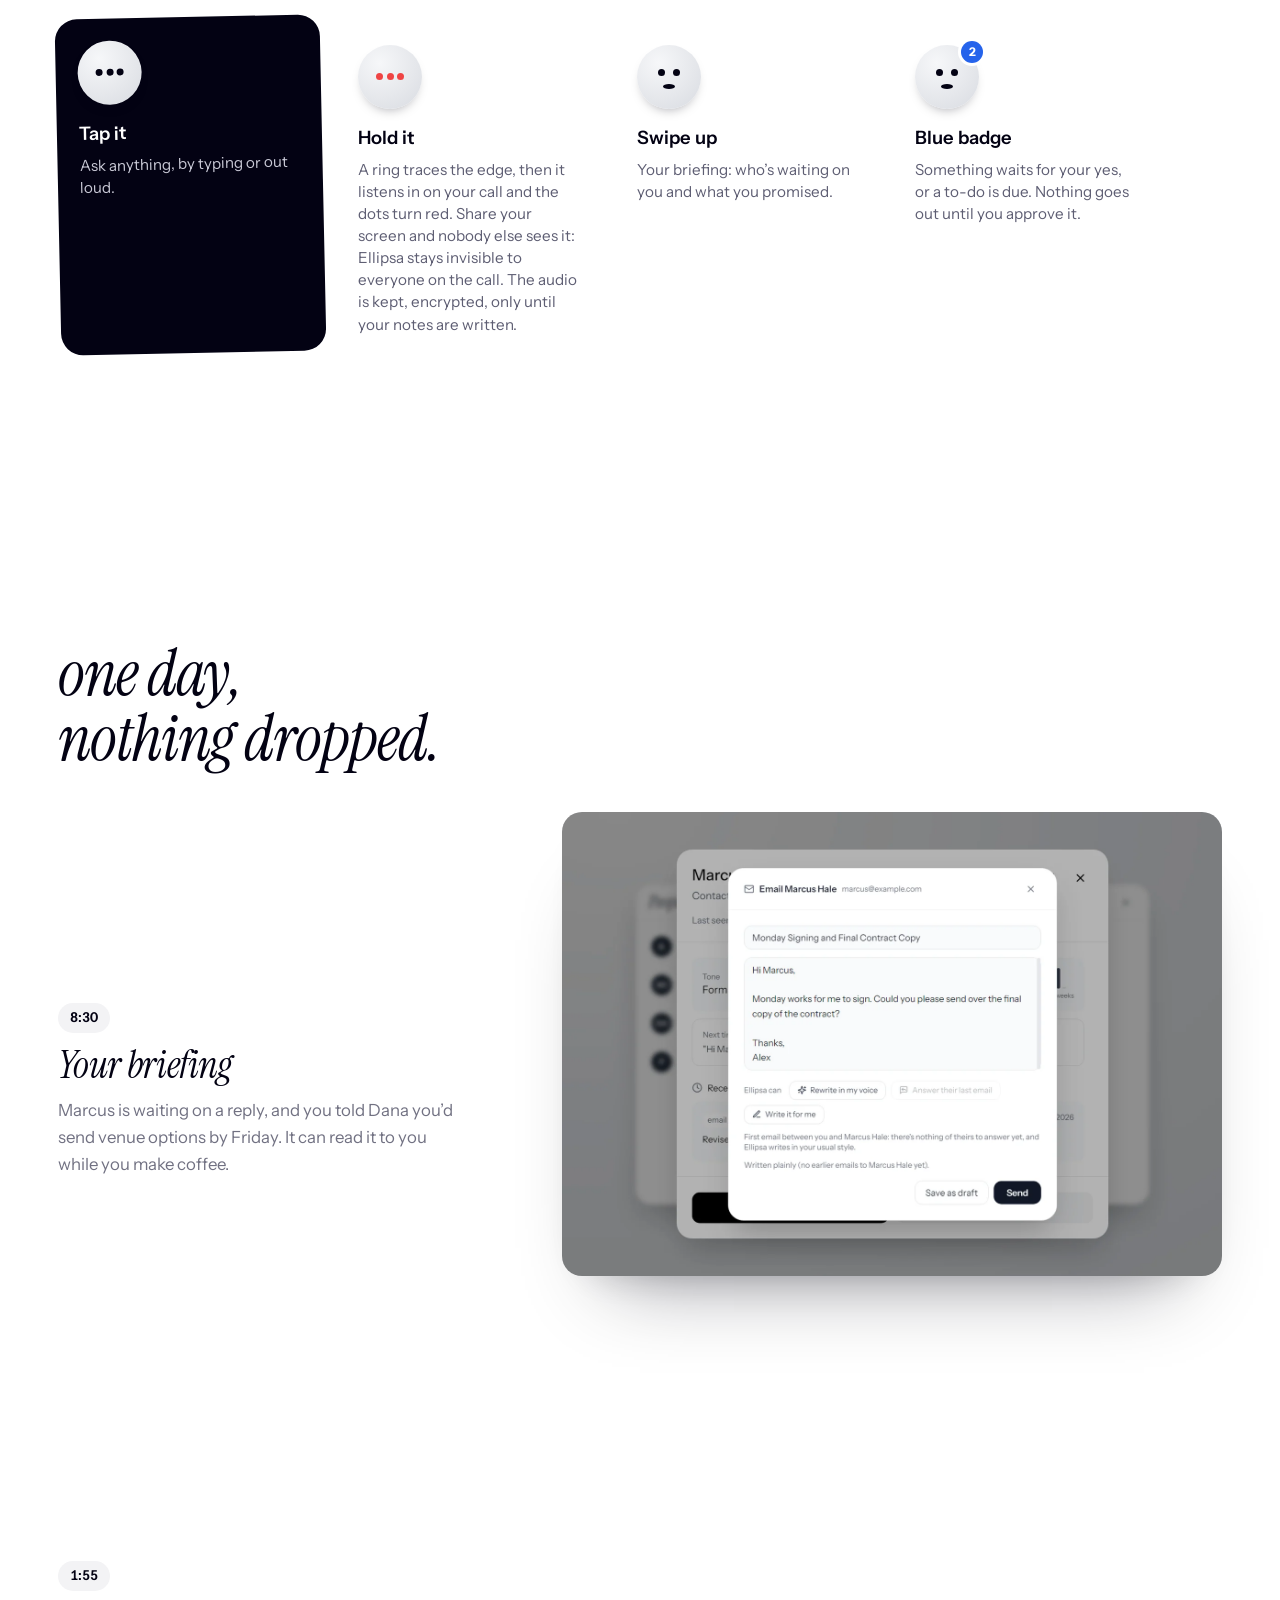
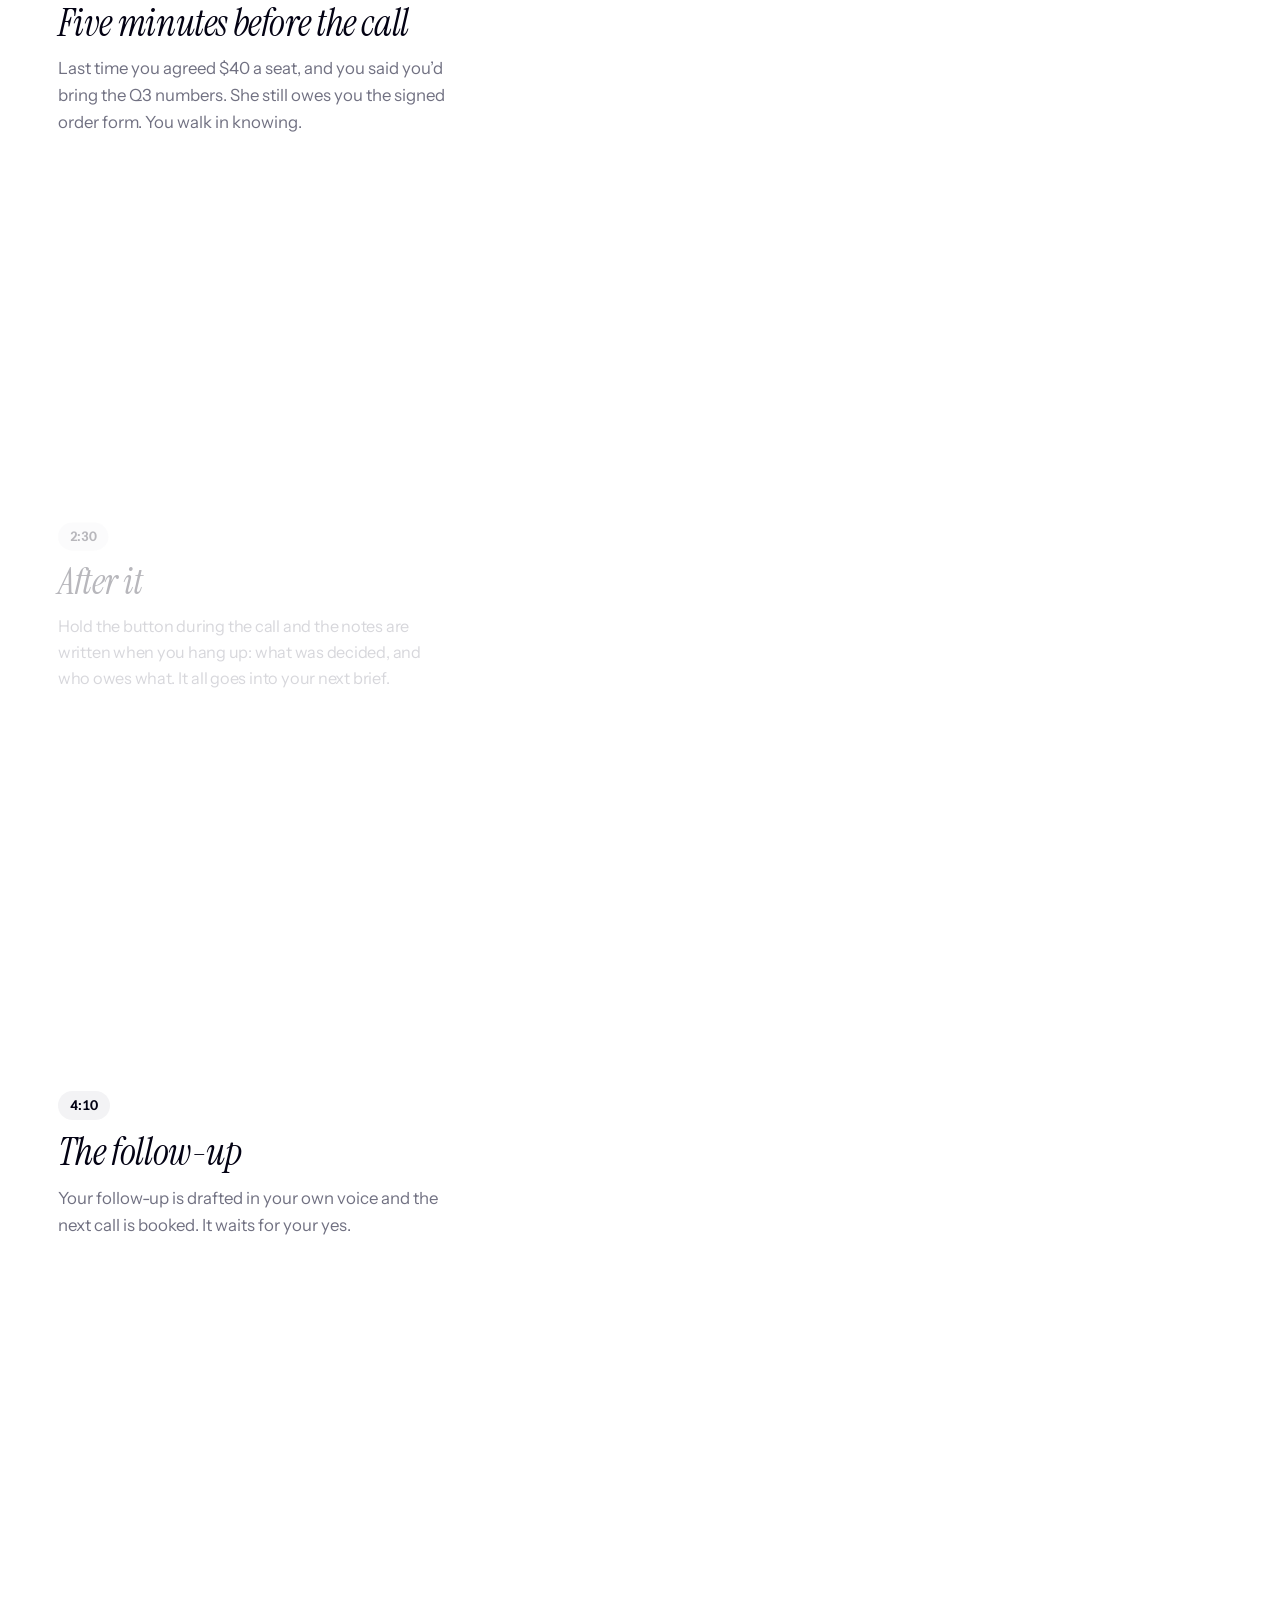
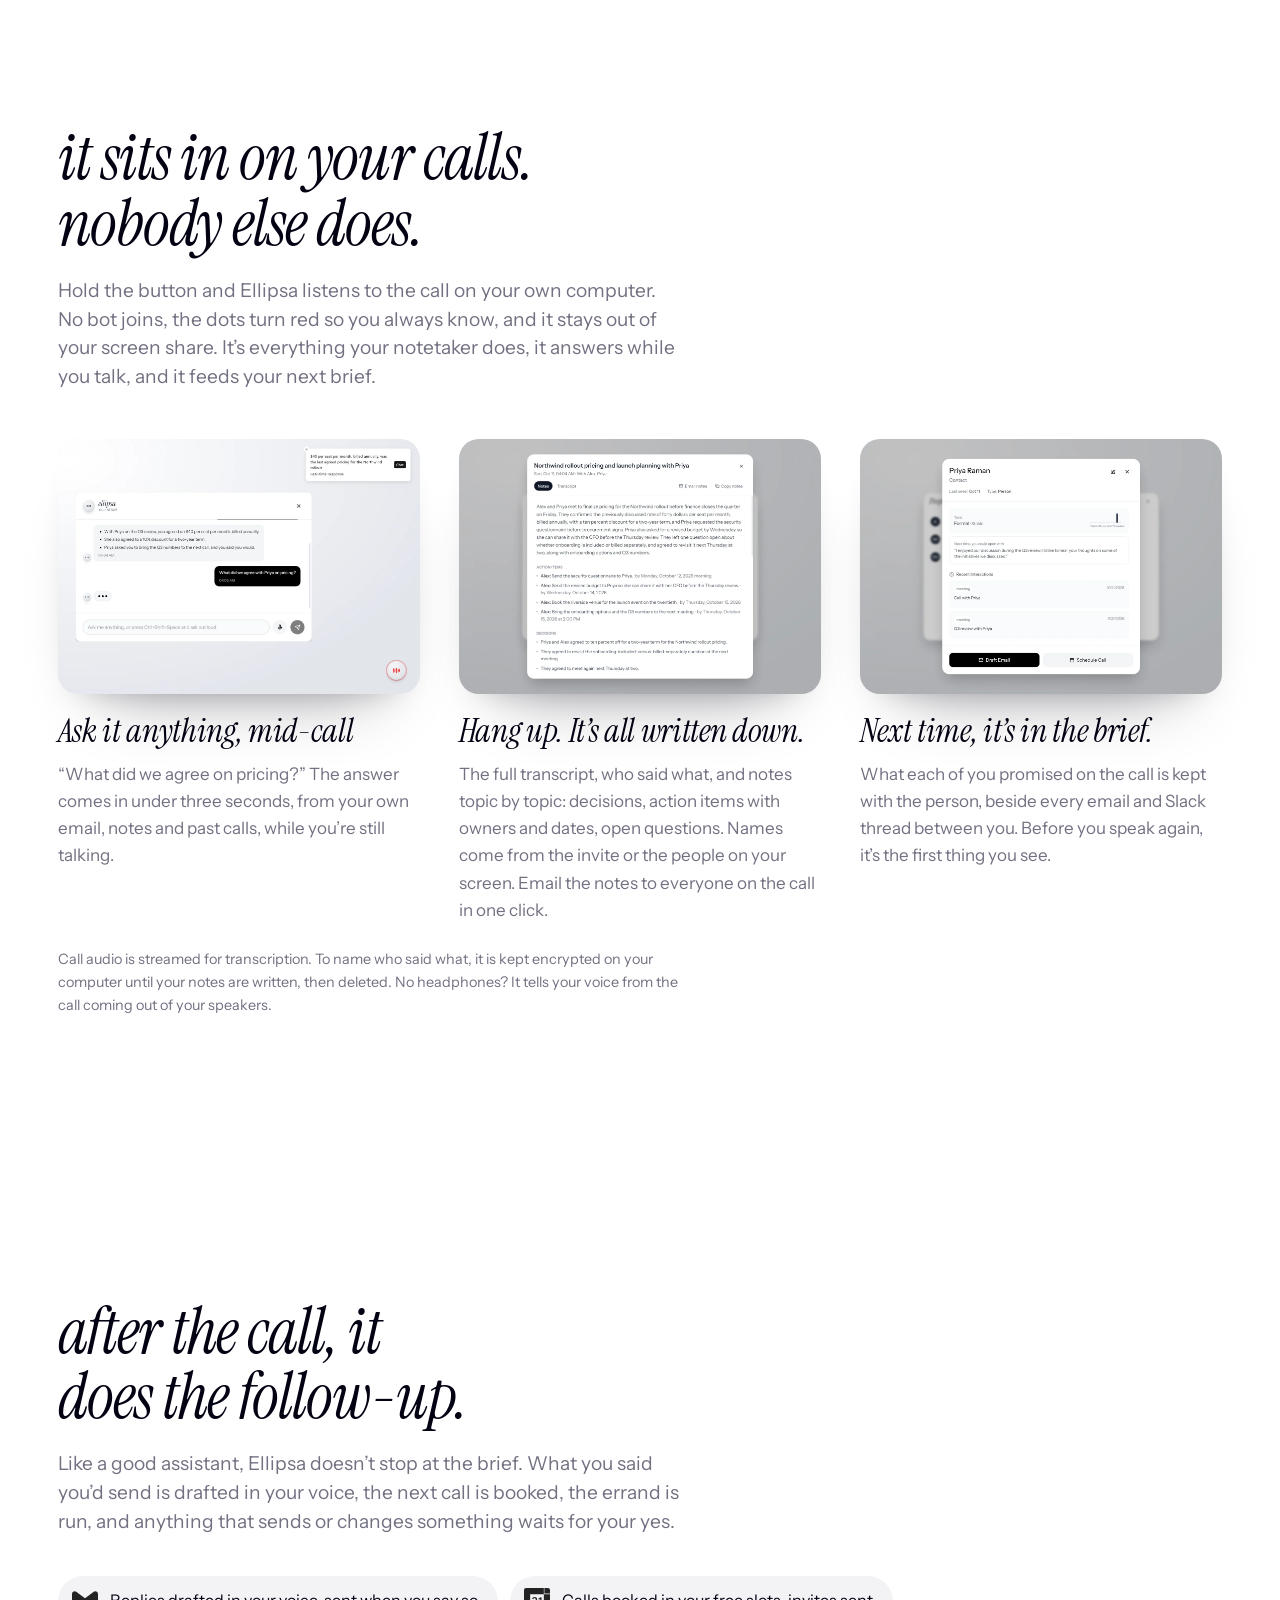
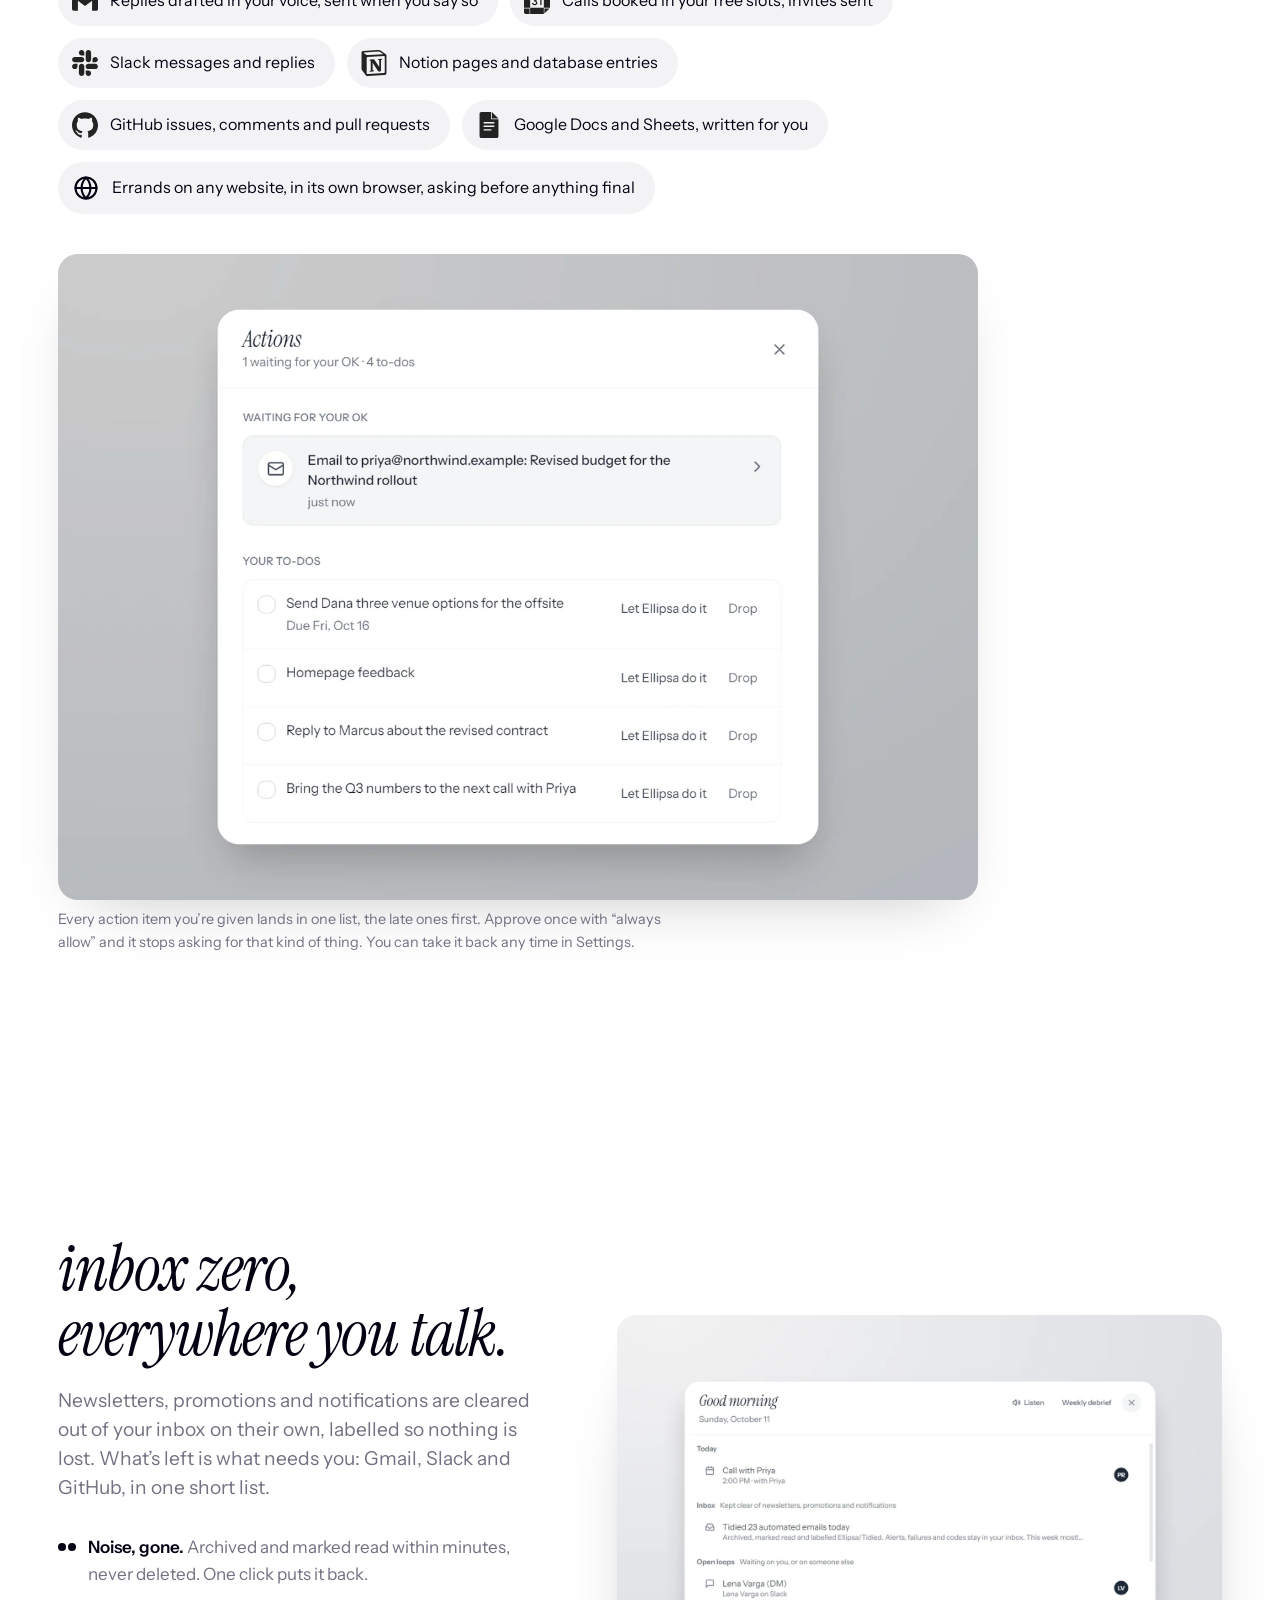
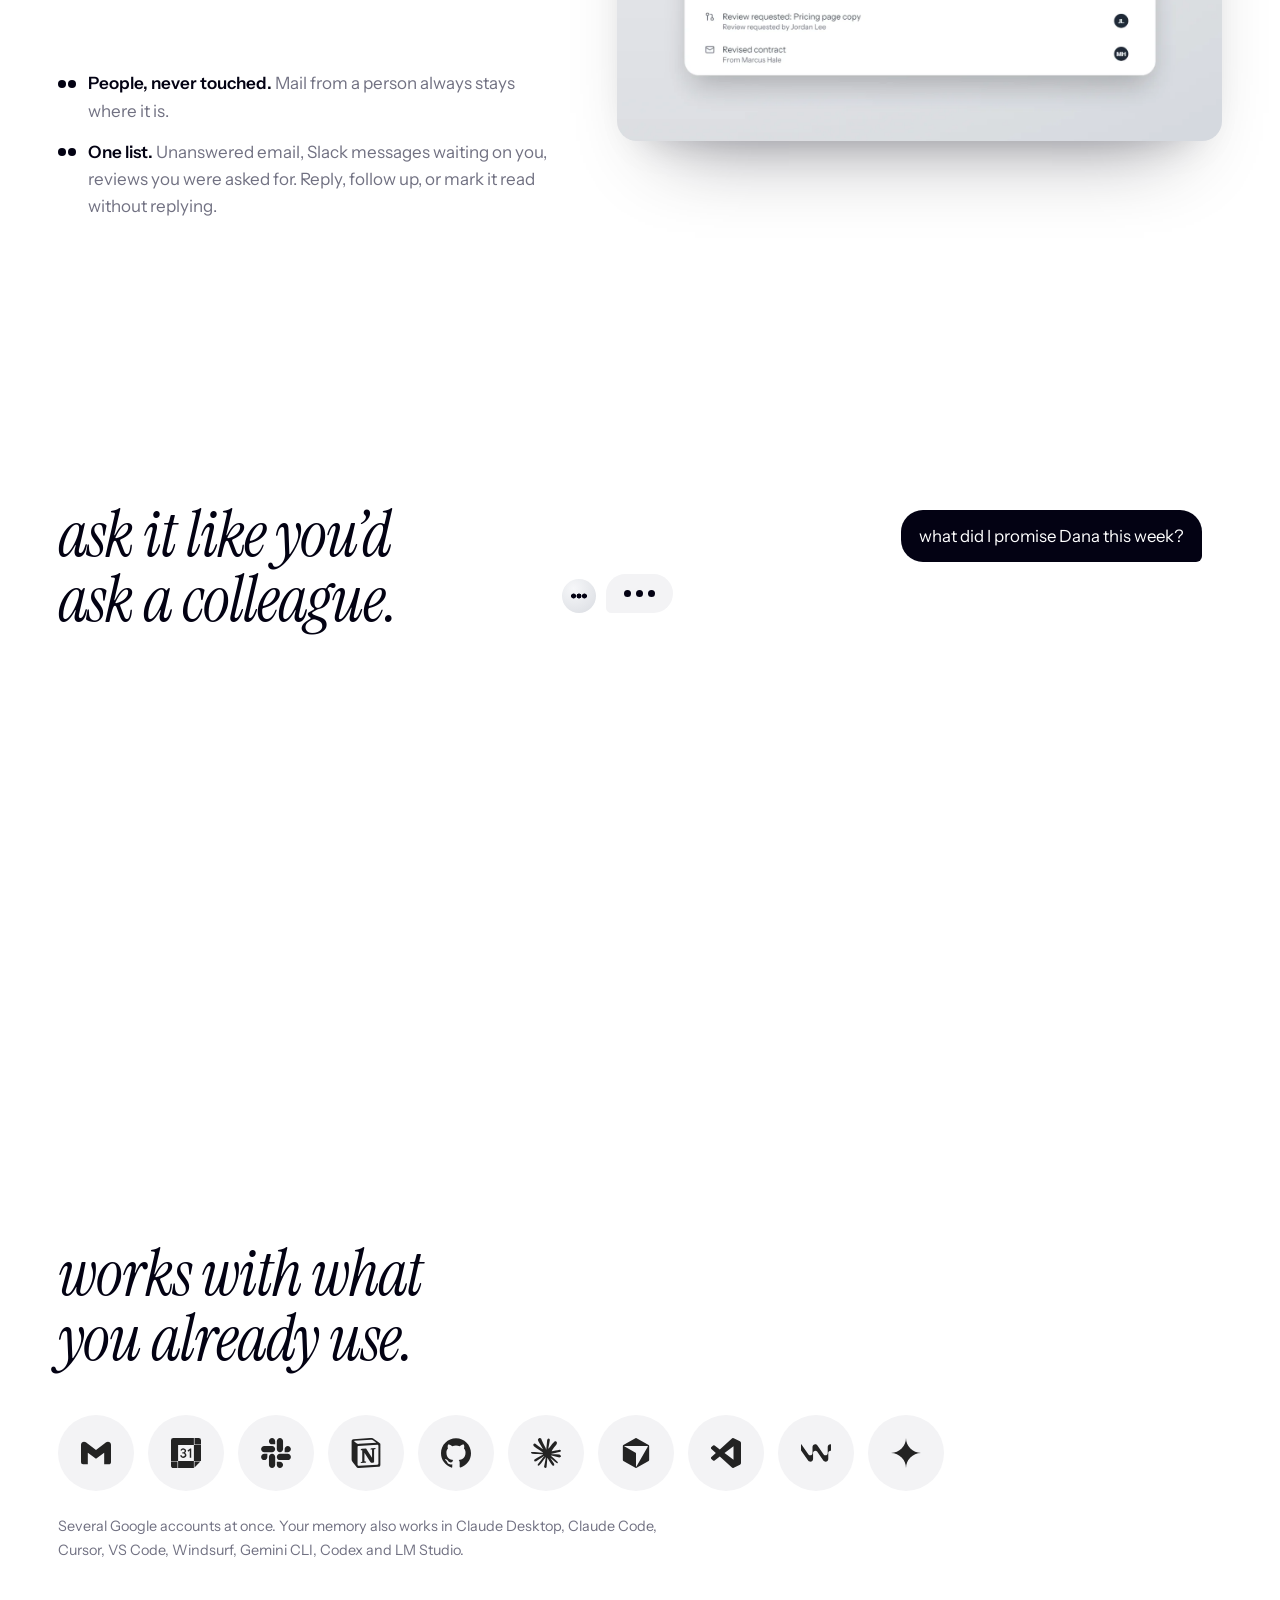
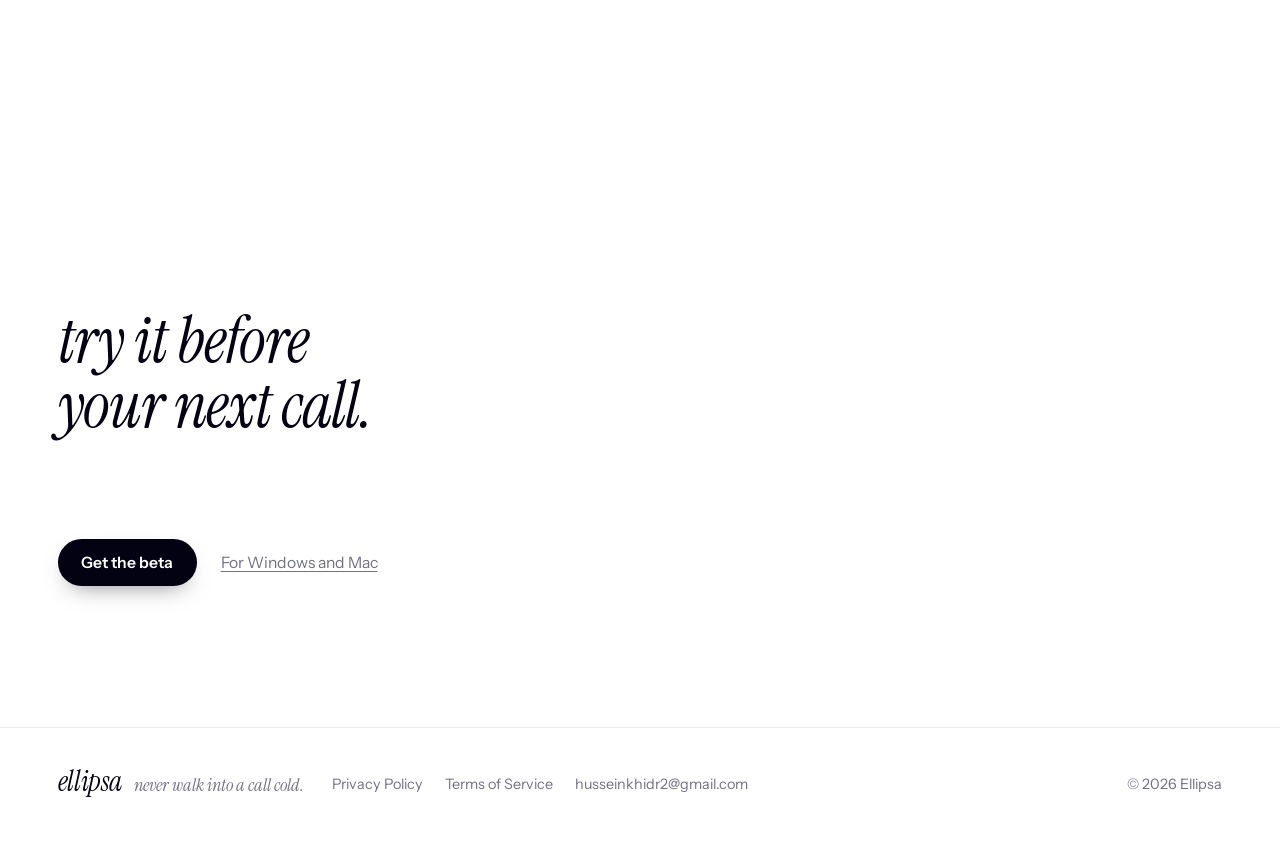
==== commit 18e60cb8: "The Mac beta is open: one request form for Windows or Mac, installed with you on a 15-minute call; t" ====
--- a/how-it-works.html
+++ b/how-it-works.html
@@ -22,9 +22,8 @@
   <nav aria-label="Sections">
     <a href="how-it-works.html" aria-current="page">How it works</a>
     <a href="index.html#privacy">Privacy</a>
-    <a href="index.html#get">Mac waitlist</a>
   </nav>
-  <a class="pill pill-small" href="index.html#get">Get the Windows beta</a>
+  <a class="pill pill-small" href="index.html#get">Get the beta</a>
 </header>
 
 <div class="mascot" aria-hidden="true">
@@ -174,7 +173,7 @@
 
   <section class="get get-link" data-mode="happy" aria-labelledby="get-title">
     <div class="get-head"><h2 id="get-title">try it before your next call.</h2><div class="home home-get" aria-hidden="true"></div></div>
-    <div class="actions"><a class="pill" href="index.html#get">Get the Windows beta</a><a class="quiet" href="index.html#get">On a Mac? Join the waitlist</a></div>
+    <div class="actions"><a class="pill" href="index.html#get">Get the beta</a><a class="quiet" href="index.html#get">For Windows and Mac</a></div>
   </section>
 
   <footer class="foot">
--- a/site.css
+++ b/site.css
@@ -246,7 +246,18 @@
 .win .msg:empty { display: none; }
 .win .msg.ok { color: #86EFAC; }
 .win .msg.err { color: #FCA5A5; }
-.mac { background: var(--g100); }
+.mac, .setup { background: var(--g100); }
+.setup > p { color: #5E5E73; max-width: 40ch; }
+.setup ul { list-style: none; padding: 0; margin: 0; display: grid; gap: 12px; max-width: 40ch; }
+.setup li { position: relative; padding-left: 1.3em; }
+.setup li::before { content: ""; position: absolute; left: 0; top: 0.6em; width: 7px; height: 7px; border-radius: 50%; background: var(--ink); }
+.choice { border: 0; padding: 0; margin: 6px 0 0; display: flex; flex-wrap: wrap; gap: 8px; }
+.choice legend { font-size: 0.9rem; font-weight: 600; margin-bottom: 10px; color: #fff; }
+.win .choice label { margin: 0; font-weight: 400; }
+.choice input { position: absolute; opacity: 0; width: 1px; height: 1px; }
+.choice span { display: inline-block; padding: 0.55em 1.2em; border-radius: 999px; border: 1px solid #6B6B80; color: #fff; cursor: pointer; transition: background 160ms ease, color 160ms ease; }
+.choice input:checked + span { background: #fff; color: var(--ink); border-color: #fff; font-weight: 600; }
+.choice input:focus-visible + span { outline: 2px solid #fff; outline-offset: 2px; }
 .mac > p:not(.msg) { color: #5E5E73; max-width: 40ch; }
 .mac label { font-size: 0.9rem; font-weight: 600; margin-top: 6px; }
 .mac .row { display: flex; gap: 8px; width: 100%; flex-wrap: wrap; }
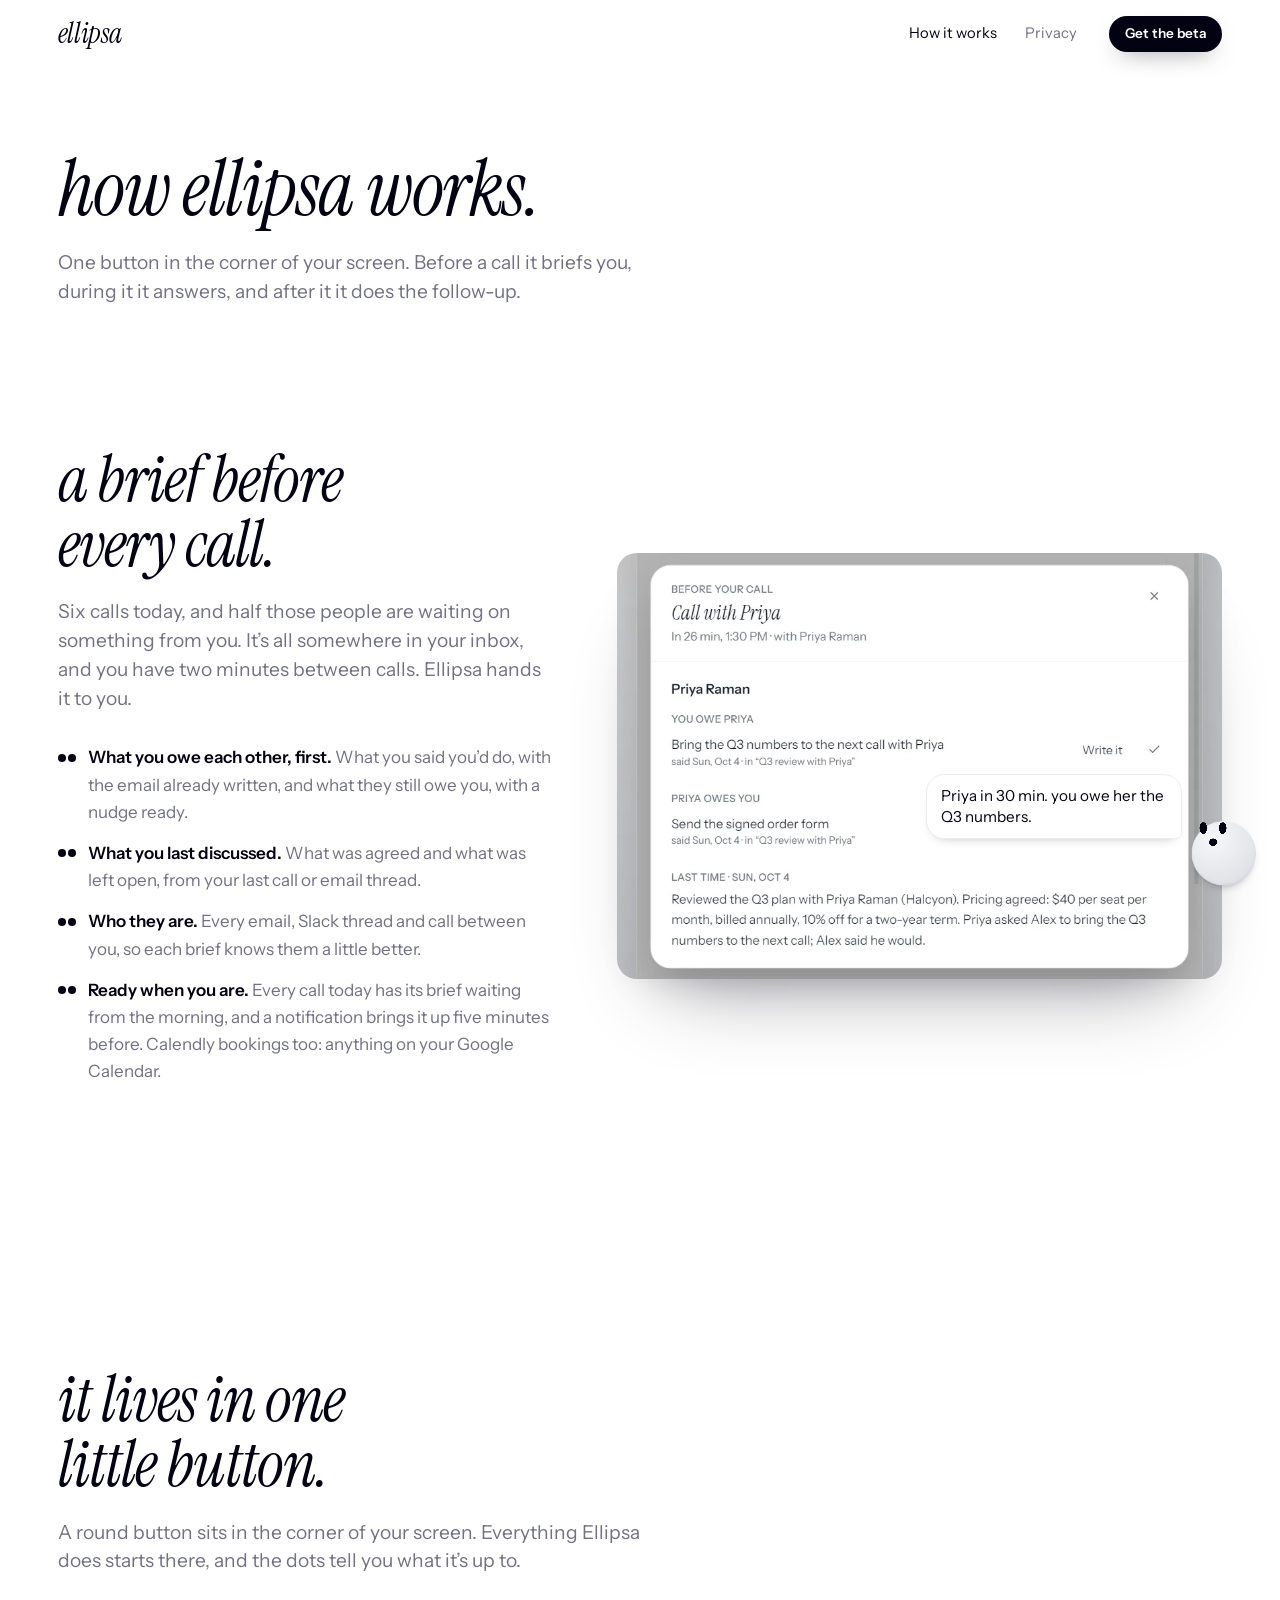
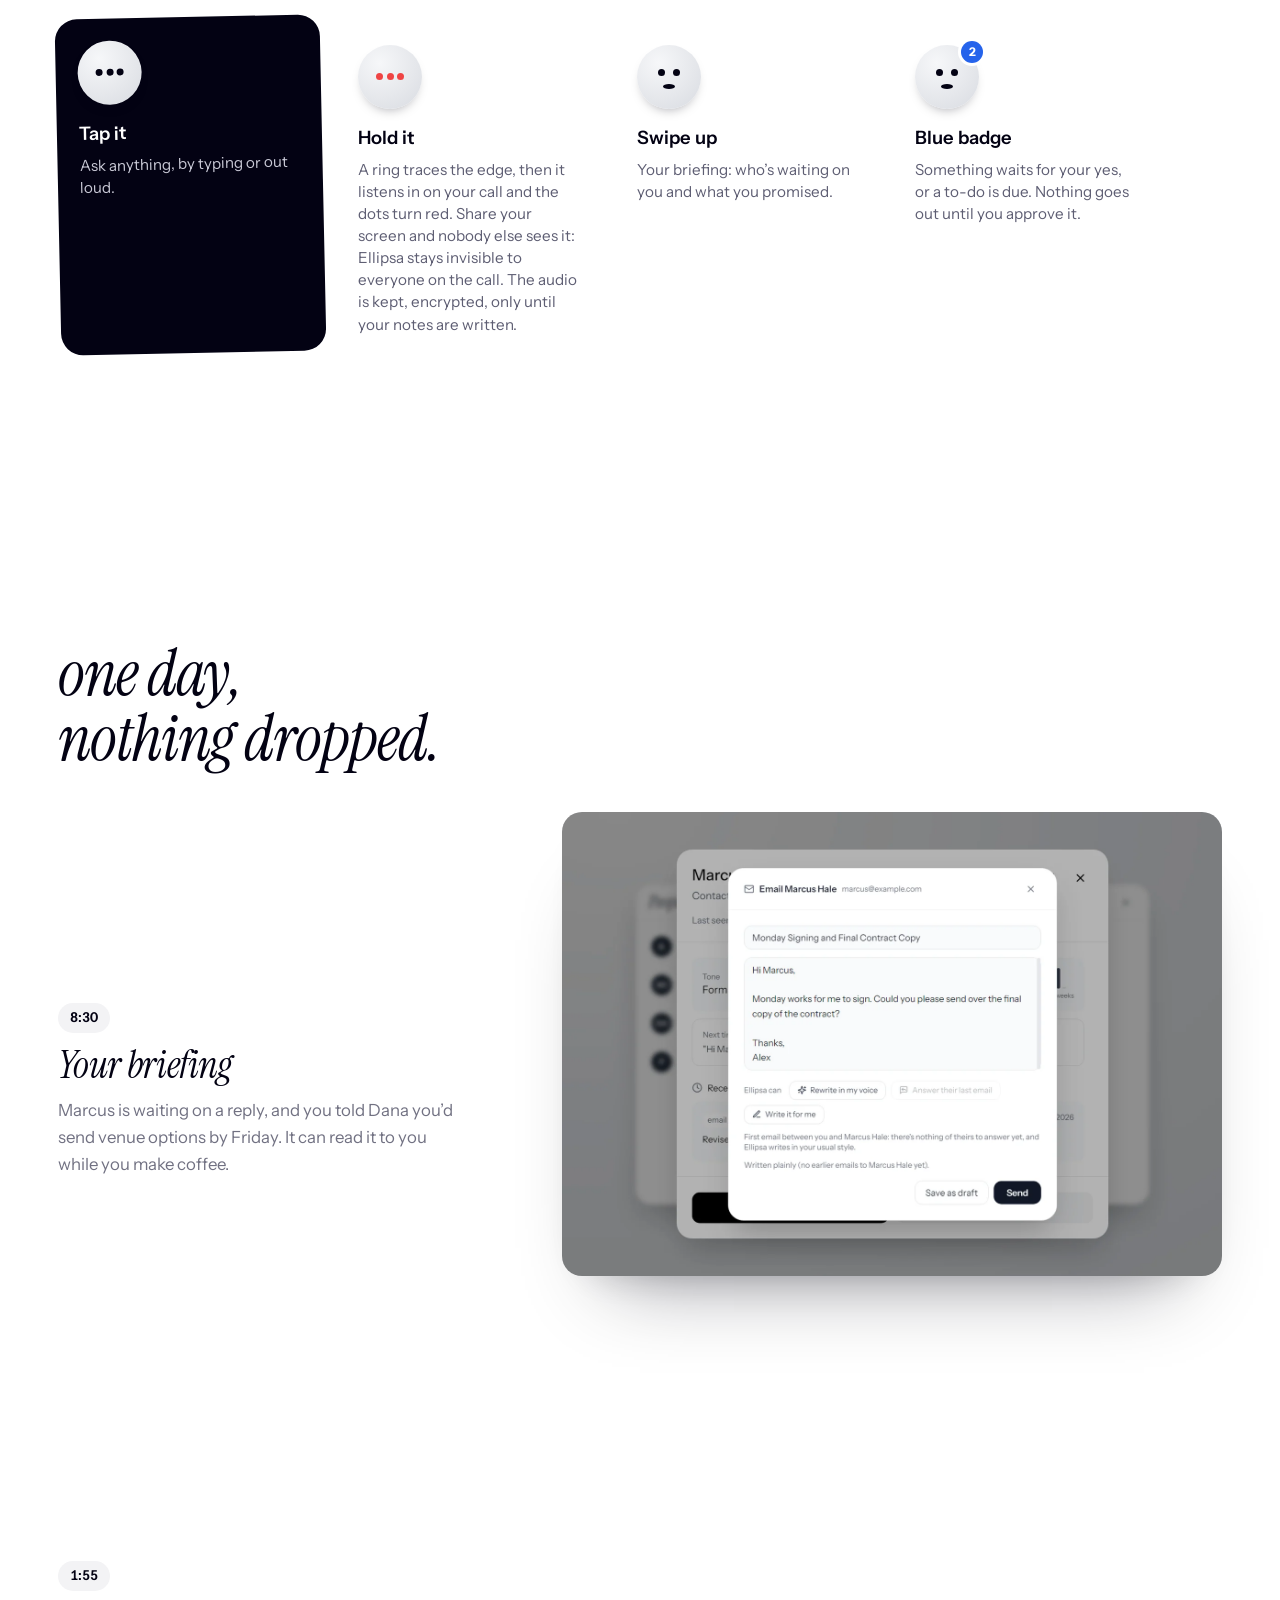
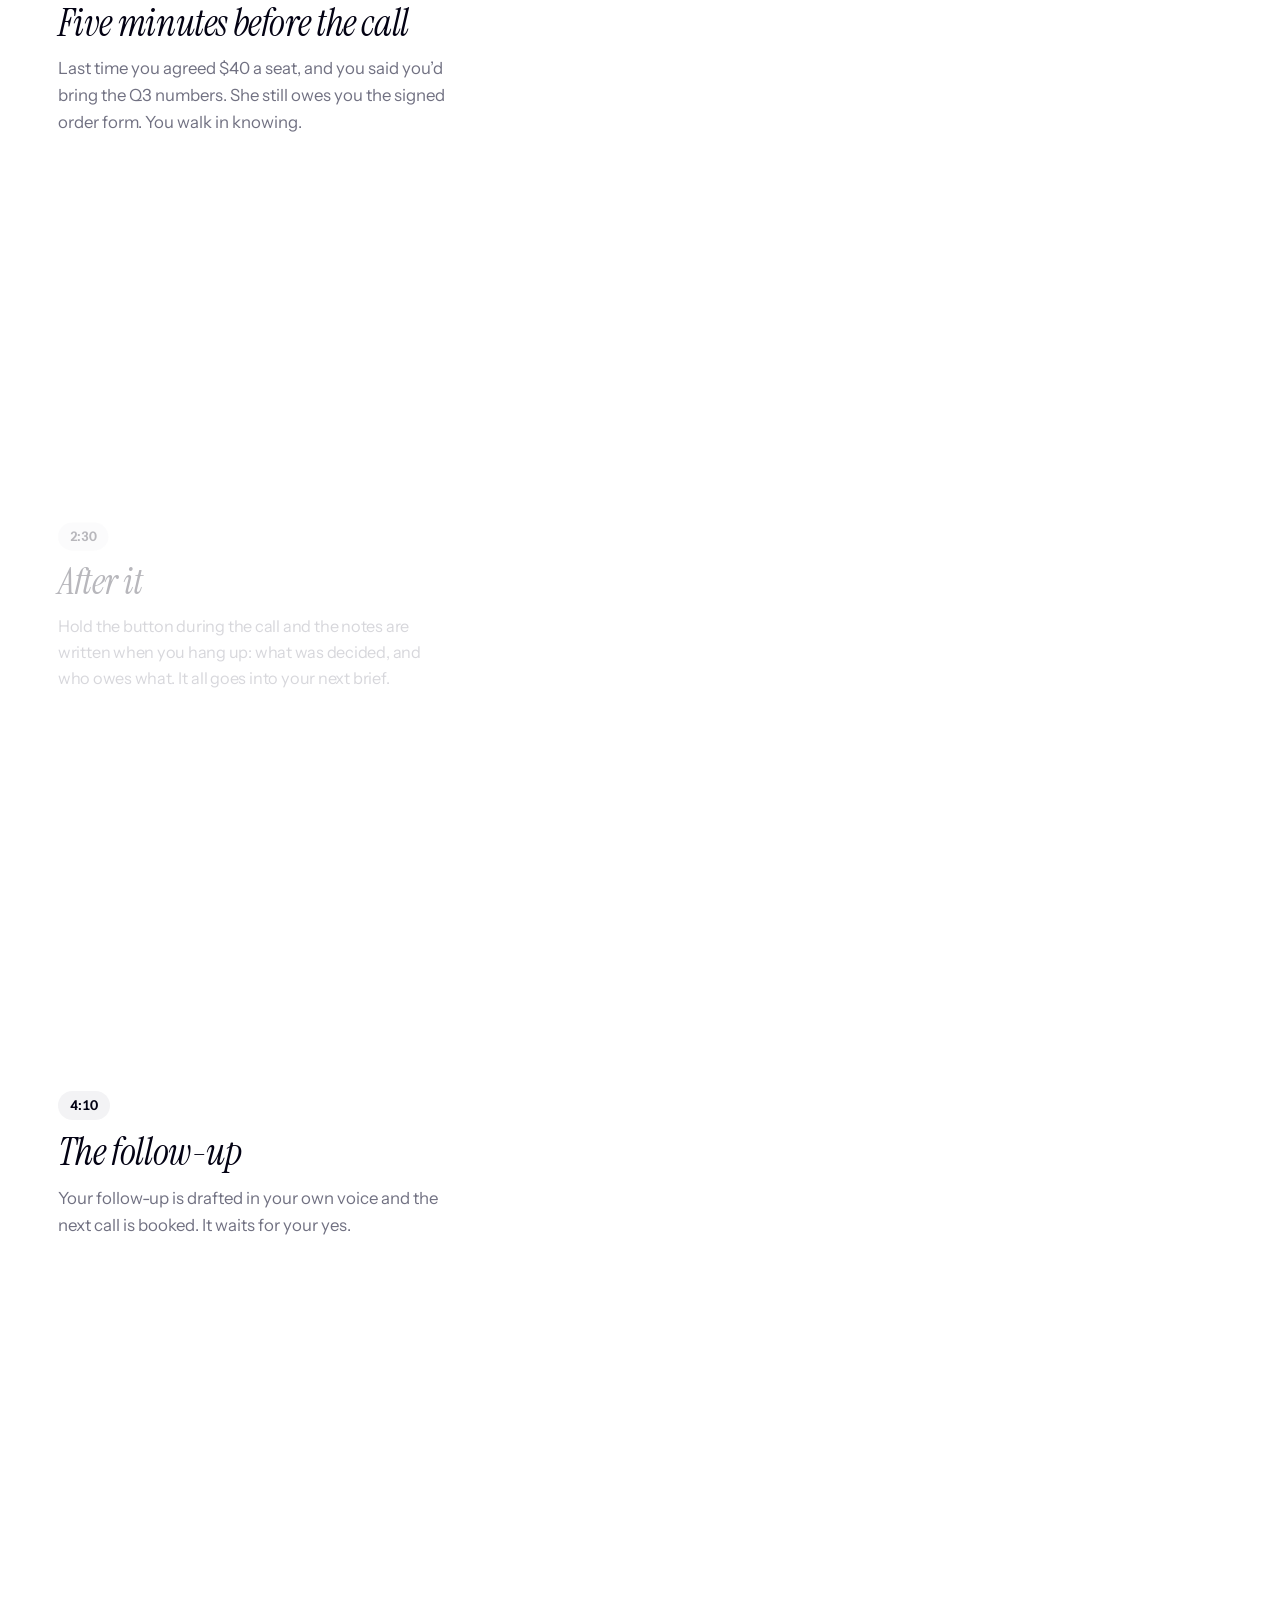
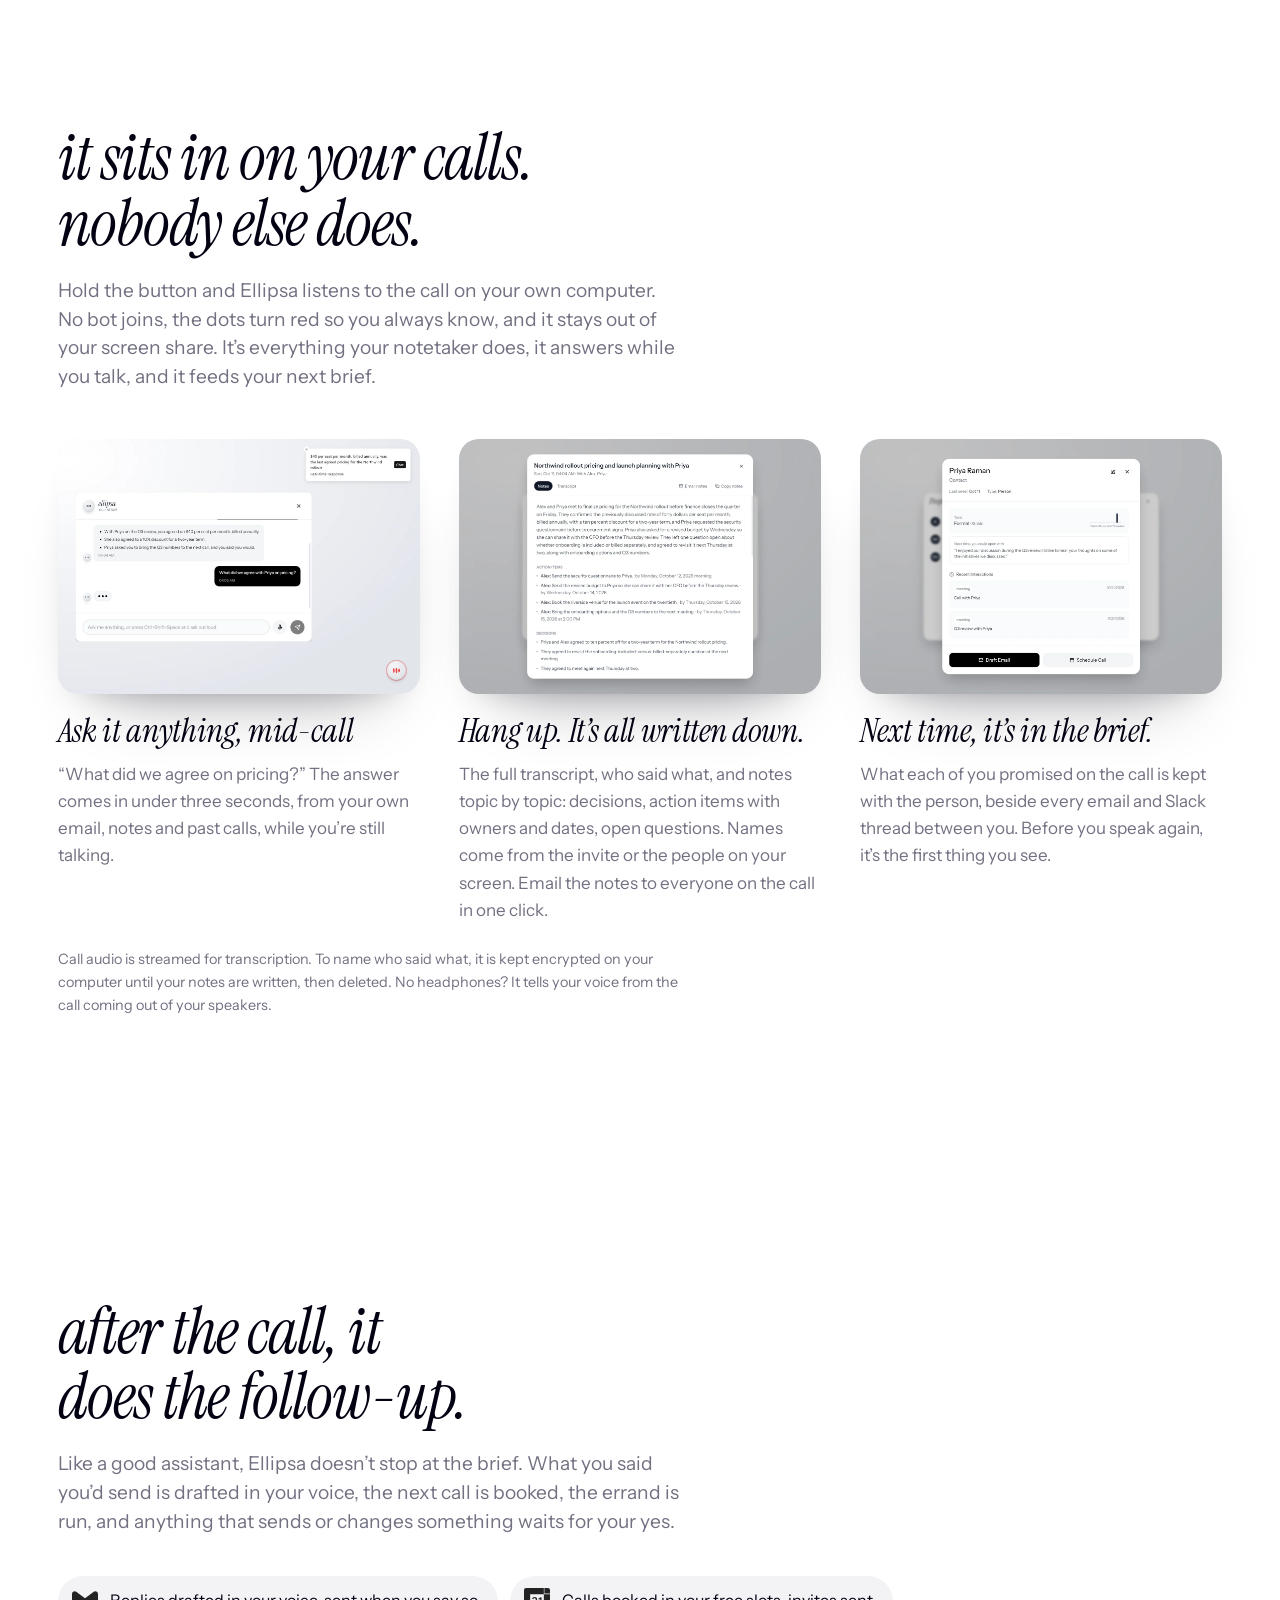
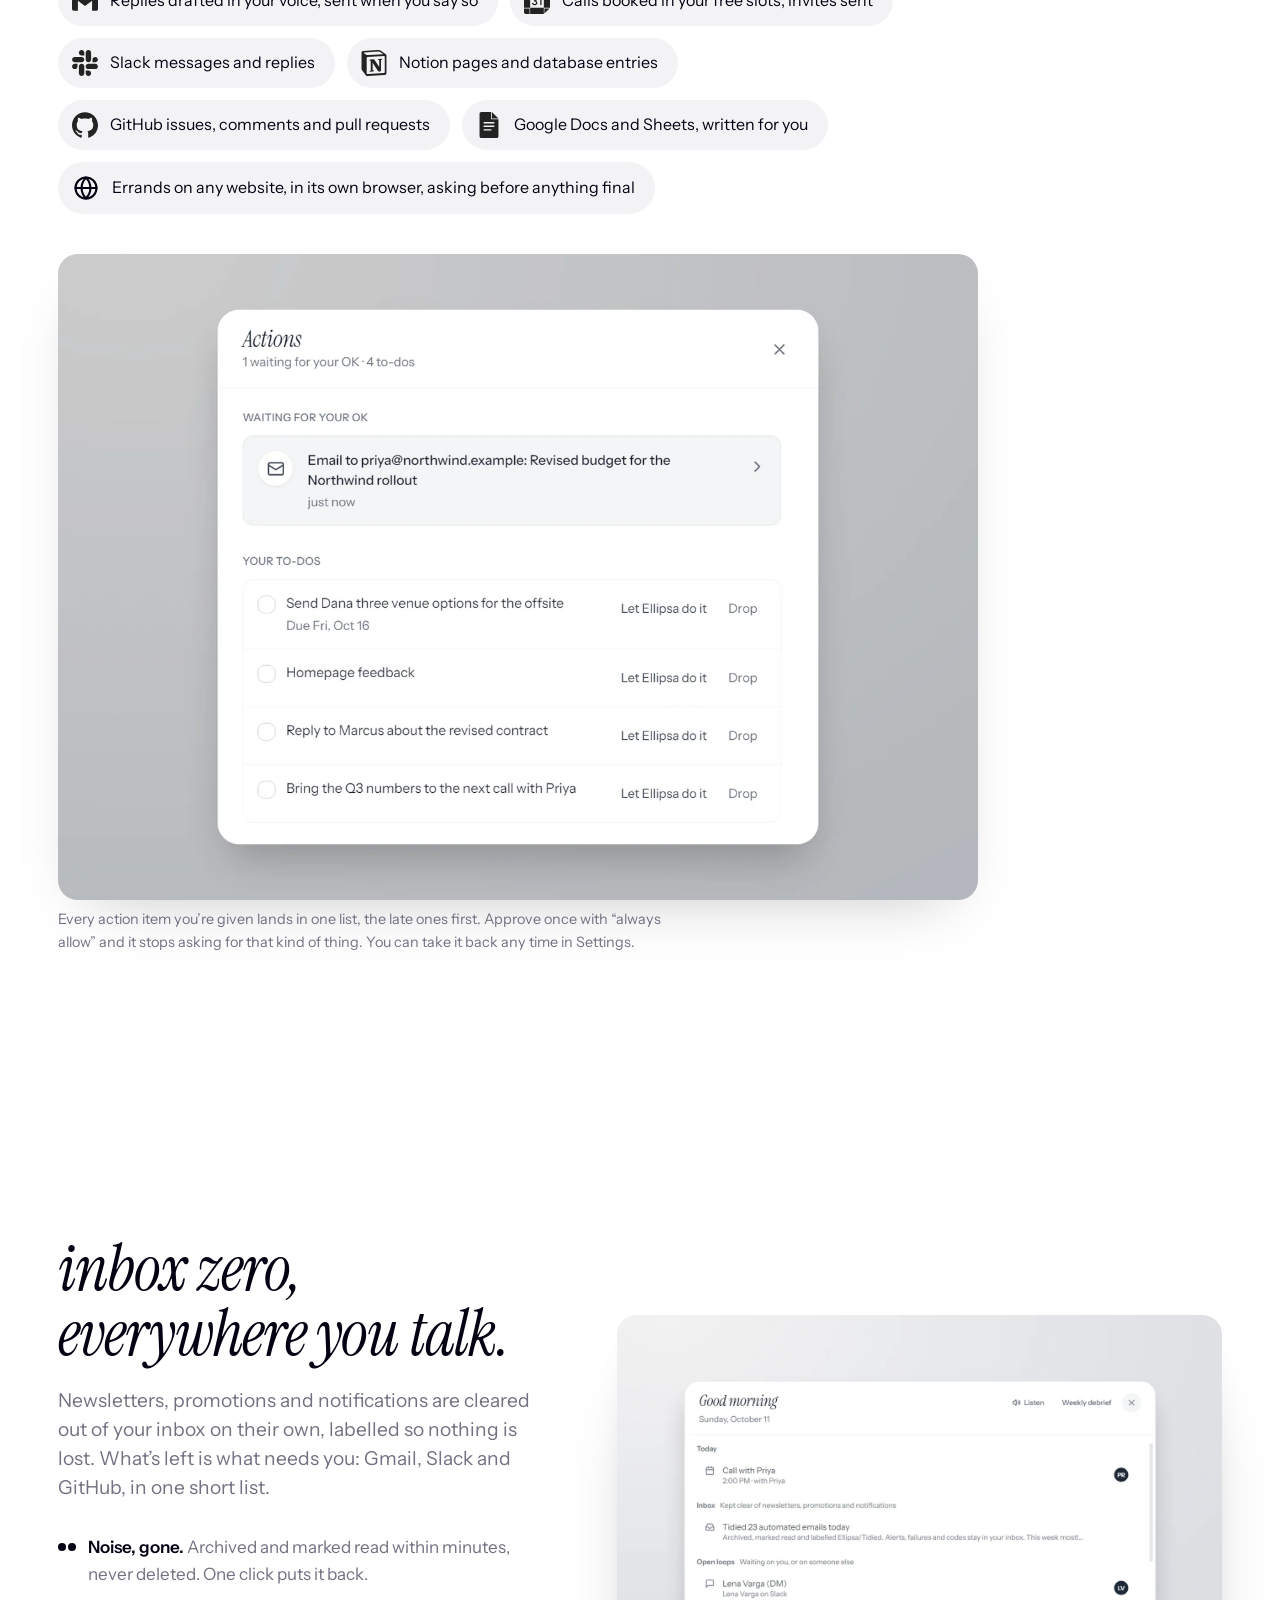
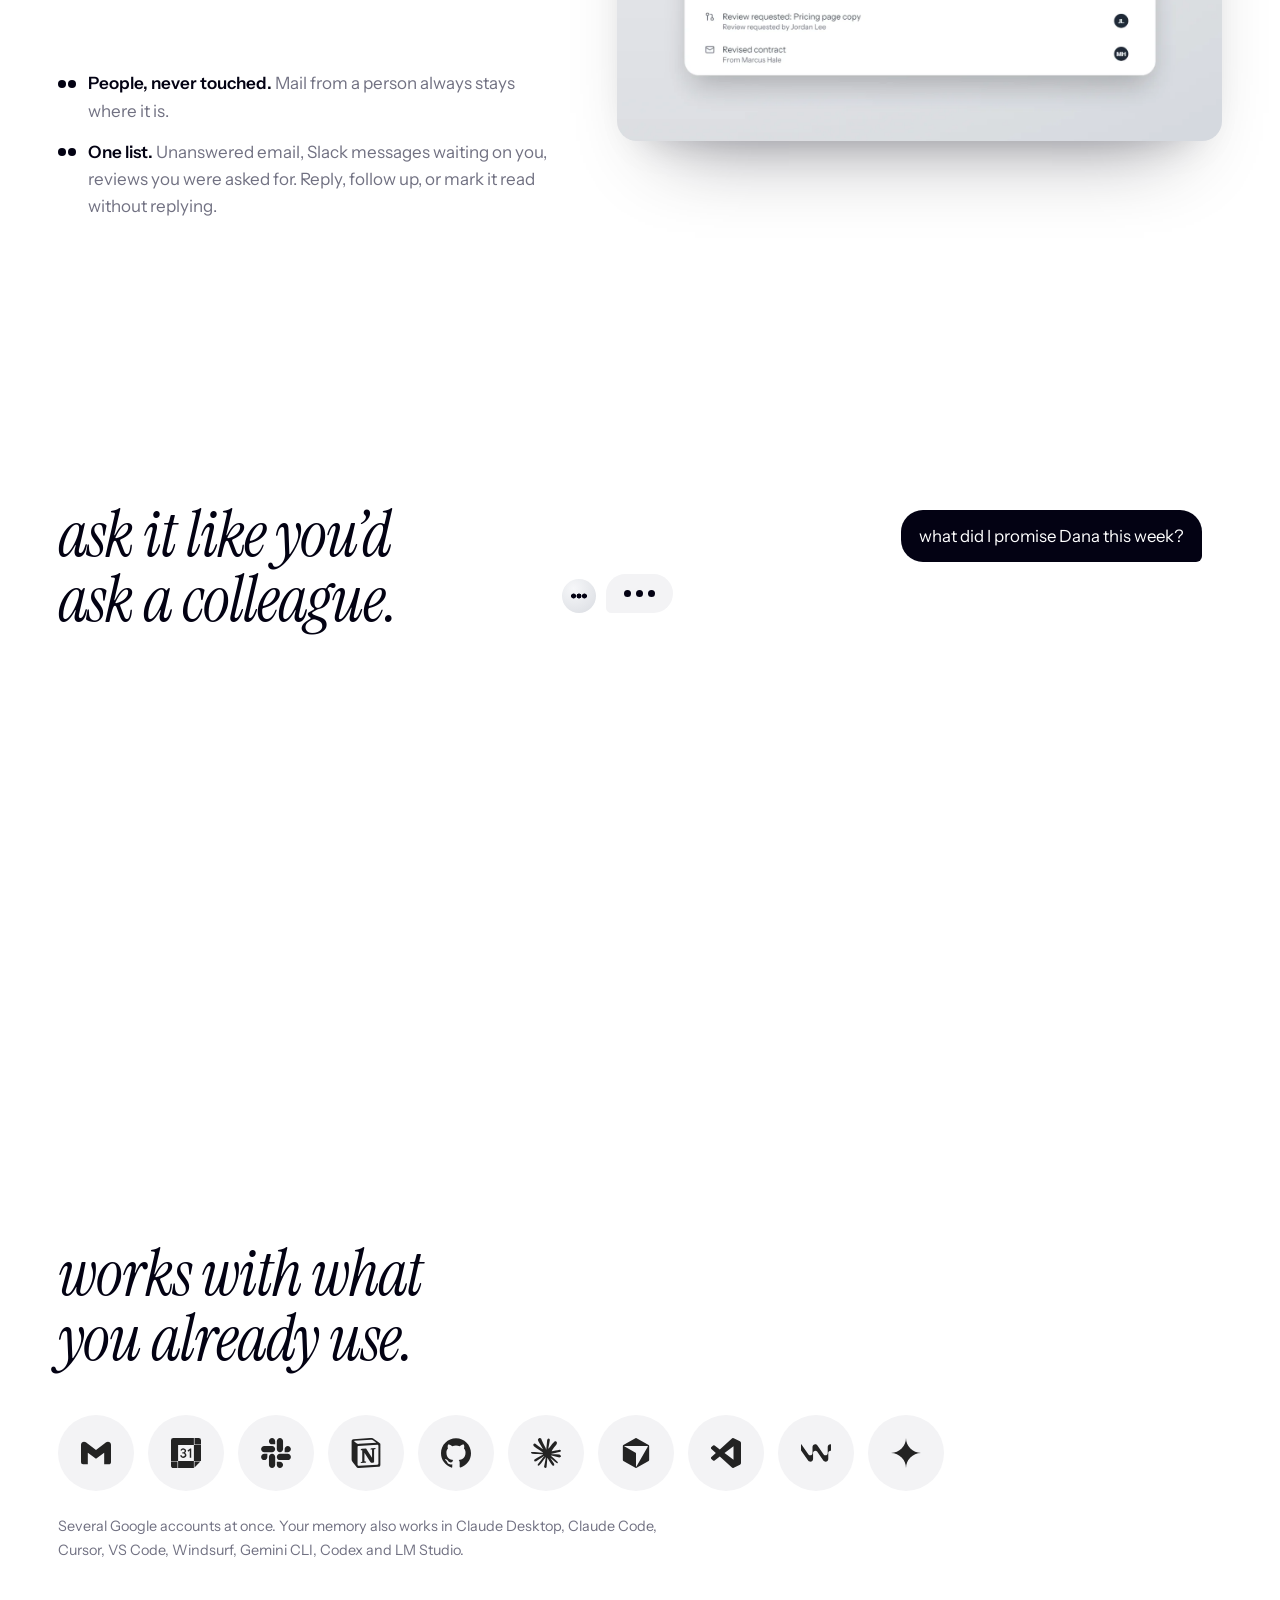
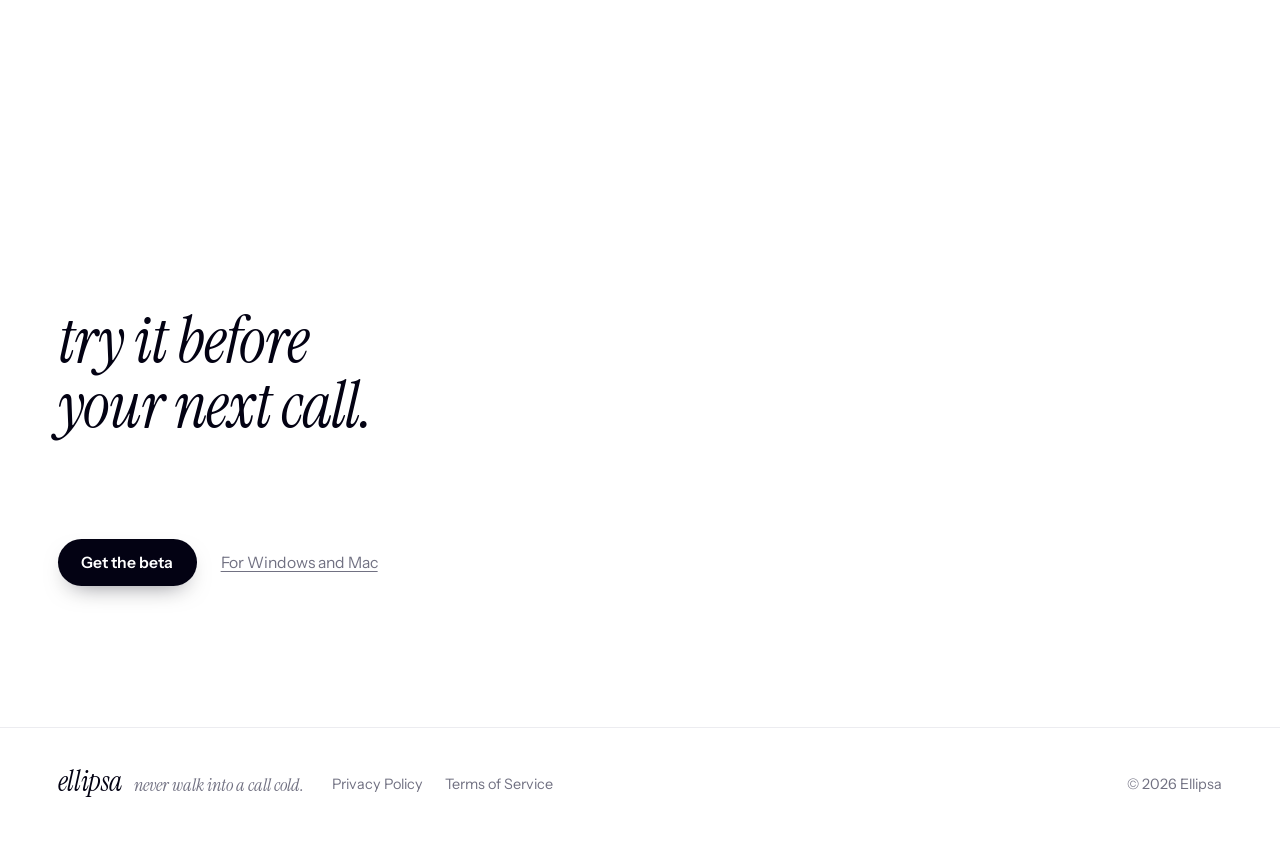
==== commit 903ff0ed: "On screens wider than 1440px the page is centred, so the hero's text and brief sit together; no emai" ====
--- a/how-it-works.html
+++ b/how-it-works.html
@@ -178,7 +178,7 @@
 
   <footer class="foot">
     <p class="foot-brand"><a class="wordmark" href="./">ellipsa</a> <span class="foot-tag">never walk into a call cold.</span></p>
-    <nav aria-label="Legal"><a href="privacy.html">Privacy Policy</a><a href="terms.html">Terms of Service</a><a href="mailto:husseinkhidr2@gmail.com">husseinkhidr2@gmail.com</a></nav>
+    <nav aria-label="Legal"><a href="privacy.html">Privacy Policy</a><a href="terms.html">Terms of Service</a></nav>
     <p class="fine">© 2026 Ellipsa</p>
   </footer>
 </main>
--- a/site.css
+++ b/site.css
@@ -13,7 +13,8 @@
   --blue: #2563EB;
   --bounce: cubic-bezier(0.34, 1.56, 0.64, 1);
   --ease-out: cubic-bezier(0.23, 1, 0.32, 1);
-  --pad: clamp(16px, 4.5vw, 64px);
+  /* The side gutter, and on screens wider than 1440px the room either side of a centred page */
+  --pad: max(clamp(16px, 4.5vw, 64px), calc((100vw - 1440px) / 2 + 64px));
 }
 
 * { box-sizing: border-box; }
